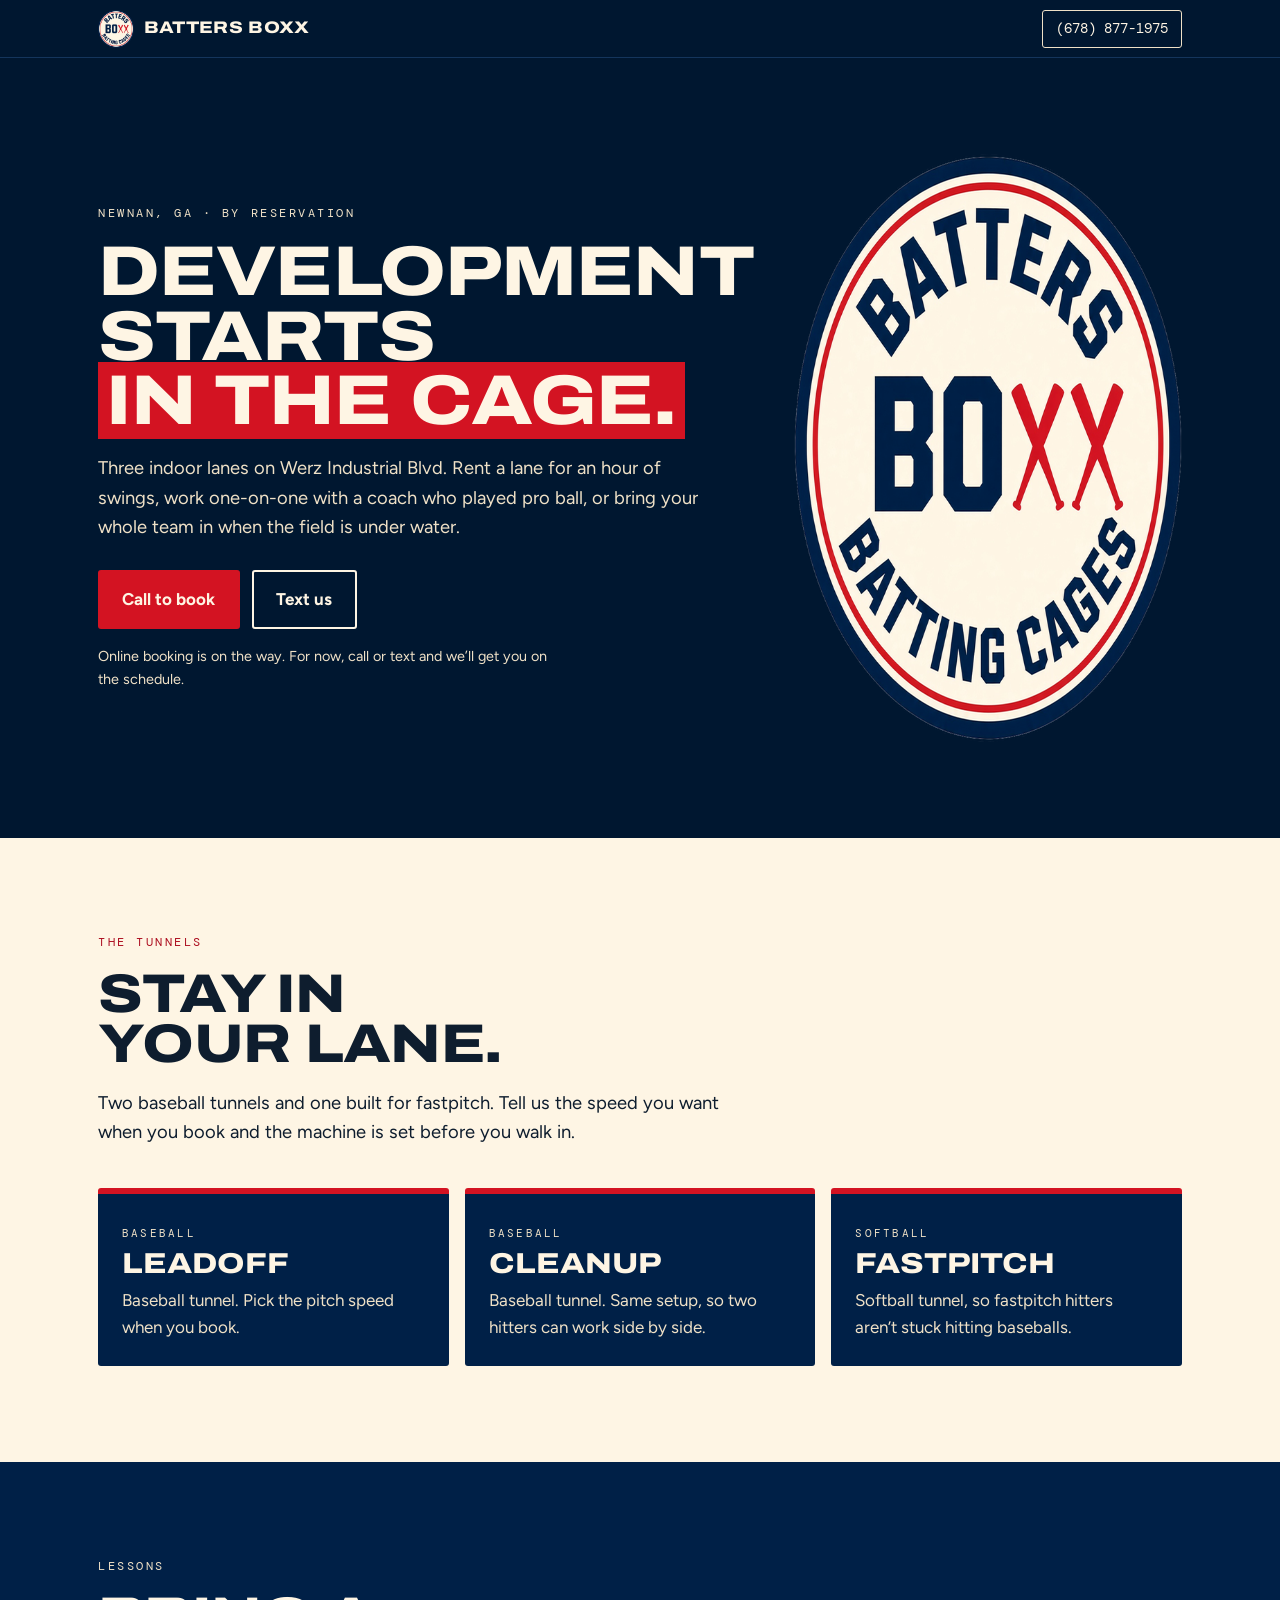
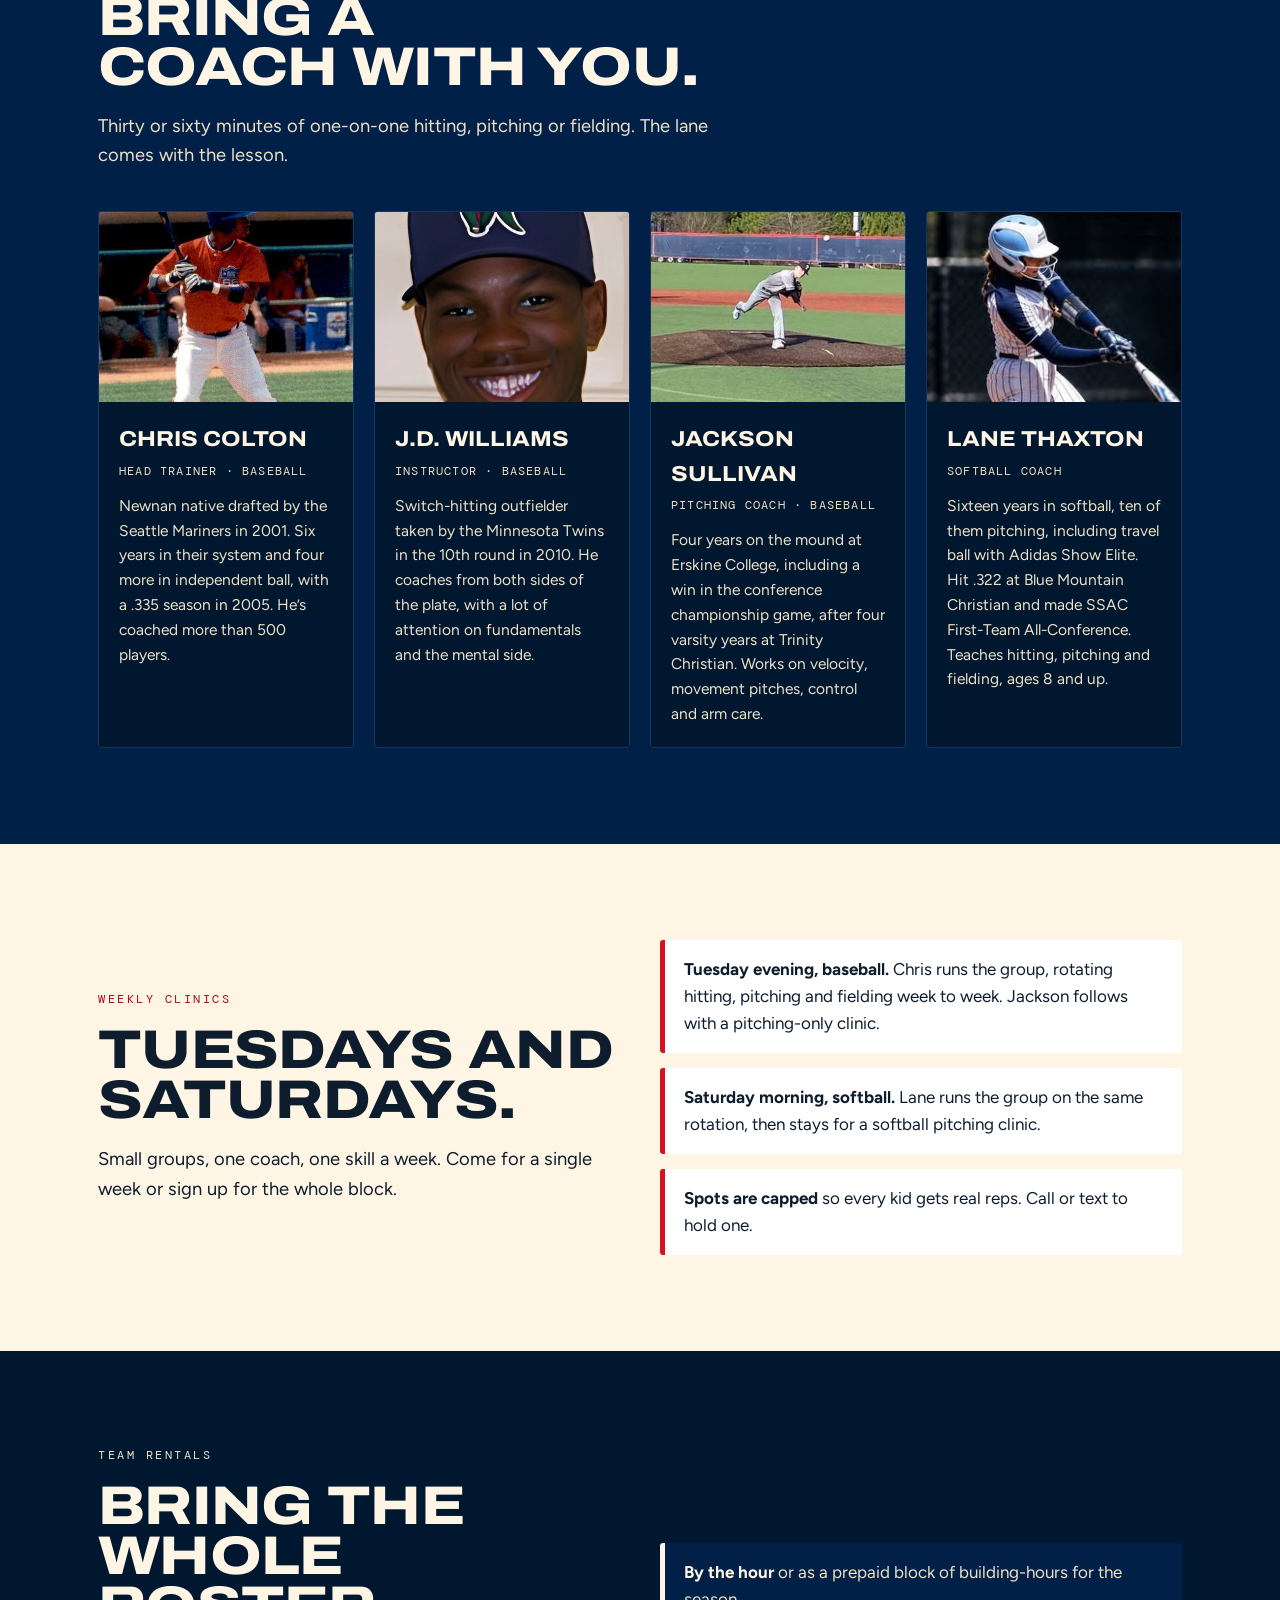
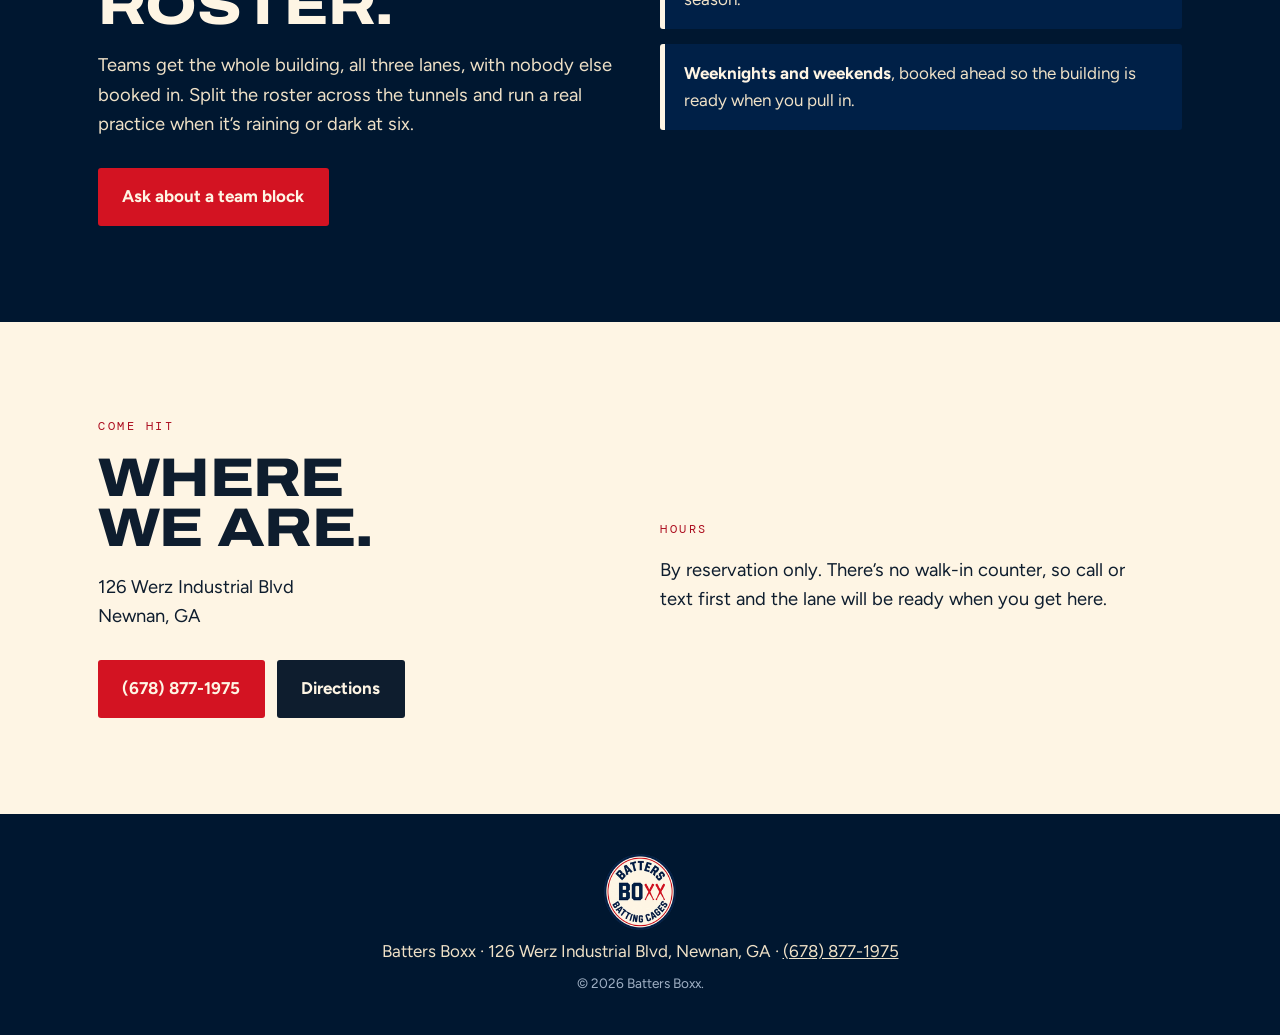
==== index.html @ e37e32b3 "Batters Boxx landing page for battersboxx.com Static one-pager: lanes, coaches, weekly clinics, team" ====
<!doctype html>
<html lang="en">
<head>
<meta charset="utf-8">
<meta name="viewport" content="width=device-width, initial-scale=1">
<title>Batters Boxx | Batting cages and lessons in Newnan, GA</title>
<meta name="description" content="Three indoor hitting lanes on Werz Industrial Blvd in Newnan. Rent a lane, take a lesson with a former pro, join a weekly clinic, or bring the whole team. By reservation: (678) 877-1975.">
<link rel="canonical" href="https://battersboxx.com/">
<meta property="og:type" content="website">
<meta property="og:title" content="Batters Boxx | Newnan batting cages">
<meta property="og:description" content="Three indoor lanes, lessons with former pros, weekly baseball and softball clinics. By reservation.">
<meta property="og:url" content="https://battersboxx.com/">
<meta property="og:image" content="https://battersboxx.com/img/badge.png">
<link rel="icon" href="/favicon.png">
<link rel="apple-touch-icon" href="/img/apple-touch-icon.png">
<link rel="preconnect" href="https://fonts.googleapis.com">
<link rel="preconnect" href="https://fonts.gstatic.com" crossorigin>
<link href="https://fonts.googleapis.com/css2?family=Archivo:wdth,wght@62.5..125,100..900&family=DM+Mono:wght@400;500&family=Figtree:wght@400..800&display=swap" rel="stylesheet">
<link rel="stylesheet" href="/style.css">
<script type="application/ld+json">
{
  "@context": "https://schema.org",
  "@type": "SportsActivityLocation",
  "name": "Batters Boxx",
  "url": "https://battersboxx.com/",
  "telephone": "+1-678-877-1975",
  "image": "https://battersboxx.com/img/badge.png",
  "address": {
    "@type": "PostalAddress",
    "streetAddress": "126 Werz Industrial Blvd",
    "addressLocality": "Newnan",
    "addressRegion": "GA",
    "addressCountry": "US"
  },
  "description": "Indoor batting cages, private baseball and softball lessons, weekly clinics and team rentals. By reservation only."
}
</script>
</head>
<body>
<a class="skip" href="#main">Skip to content</a>

<header class="nav">
  <div class="wrap nav__in">
    <a class="nav__logo" href="/"><img src="/img/badge-sm.png" alt="" width="36" height="38"><span>Batters Boxx</span></a>
    <a class="nav__call" href="tel:+16788771975">(678) 877-1975</a>
  </div>
</header>

<main id="main">

  <section class="band band--dark hero">
    <div class="wrap hero__grid">
      <div>
        <p class="eyebrow">Newnan, GA &middot; By reservation</p>
        <h1 class="display">Development starts<br><span class="mark">in the cage.</span></h1>
        <p class="lede">Three indoor lanes on Werz Industrial Blvd. Rent a lane for an hour of swings, work one-on-one with a coach who played pro ball, or bring your whole team in when the field is under water.</p>
        <div class="btnrow">
          <a class="btn btn-red" href="tel:+16788771975">Call to book</a>
          <a class="btn btn-outline" href="sms:+16788771975">Text us</a>
        </div>
        <p class="note">Online booking is on the way. For now, call or text and we&rsquo;ll get you on the schedule.</p>
      </div>
      <img class="hero__badge" src="/img/badge.png" alt="Batters Boxx Batting Cages" width="560" height="588" fetchpriority="high">
    </div>
  </section>

  <section class="band" id="lanes">
    <div class="wrap">
      <p class="eyebrow eyebrow--red">The tunnels</p>
      <h2 class="display">Stay in<br>your lane.</h2>
      <p class="lede">Two baseball tunnels and one built for fastpitch. Tell us the speed you want when you book and the machine is set before you walk in.</p>
      <div class="lanes">
        <article class="lane"><span class="lane__tag">Baseball</span><h3>Leadoff</h3><p>Baseball tunnel. Pick the pitch speed when you book.</p></article>
        <article class="lane"><span class="lane__tag">Baseball</span><h3>Cleanup</h3><p>Baseball tunnel. Same setup, so two hitters can work side by side.</p></article>
        <article class="lane"><span class="lane__tag">Softball</span><h3>Fastpitch</h3><p>Softball tunnel, so fastpitch hitters aren&rsquo;t stuck hitting baseballs.</p></article>
      </div>
    </div>
  </section>

  <section class="band band--navy" id="coaches">
    <div class="wrap">
      <p class="eyebrow">Lessons</p>
      <h2 class="display">Bring a<br>coach with you.</h2>
      <p class="lede">Thirty or sixty minutes of one-on-one hitting, pitching or fielding. The lane comes with the lesson.</p>
      <div class="coaches">
        <article class="coach">
          <img src="/img/chris-colton.jpg" alt="Chris Colton" loading="lazy">
          <div class="coach__body">
            <h3>Chris Colton</h3>
            <p class="coach__role">Head Trainer &middot; Baseball</p>
            <p>Newnan native drafted by the Seattle Mariners in 2001. Six years in their system and four more in independent ball, with a .335 season in 2005. He&rsquo;s coached more than 500 players.</p>
          </div>
        </article>
        <article class="coach">
          <img src="/img/jd-williams.jpg" alt="J.D. Williams" loading="lazy">
          <div class="coach__body">
            <h3>J.D. Williams</h3>
            <p class="coach__role">Instructor &middot; Baseball</p>
            <p>Switch-hitting outfielder taken by the Minnesota Twins in the 10th round in 2010. He coaches from both sides of the plate, with a lot of attention on fundamentals and the mental side.</p>
          </div>
        </article>
        <article class="coach">
          <img src="/img/jackson-sullivan.jpg" alt="Jackson Sullivan" loading="lazy">
          <div class="coach__body">
            <h3>Jackson Sullivan</h3>
            <p class="coach__role">Pitching Coach &middot; Baseball</p>
            <p>Four years on the mound at Erskine College, including a win in the conference championship game, after four varsity years at Trinity Christian. Works on velocity, movement pitches, control and arm care.</p>
          </div>
        </article>
        <article class="coach">
          <img src="/img/lane-thaxton.jpg" alt="Lane Thaxton" loading="lazy">
          <div class="coach__body">
            <h3>Lane Thaxton</h3>
            <p class="coach__role">Softball Coach</p>
            <p>Sixteen years in softball, ten of them pitching, including travel ball with Adidas Show Elite. Hit .322 at Blue Mountain Christian and made SSAC First-Team All-Conference. Teaches hitting, pitching and fielding, ages 8 and up.</p>
          </div>
        </article>
      </div>
    </div>
  </section>

  <section class="band" id="clinics">
    <div class="wrap split">
      <div>
        <p class="eyebrow eyebrow--red">Weekly clinics</p>
        <h2 class="display">Tuesdays and<br>Saturdays.</h2>
        <p class="lede">Small groups, one coach, one skill a week. Come for a single week or sign up for the whole block.</p>
      </div>
      <ul class="facts">
        <li><strong>Tuesday evening, baseball.</strong> Chris runs the group, rotating hitting, pitching and fielding week to week. Jackson follows with a pitching-only clinic.</li>
        <li><strong>Saturday morning, softball.</strong> Lane runs the group on the same rotation, then stays for a softball pitching clinic.</li>
        <li><strong>Spots are capped</strong> so every kid gets real reps. Call or text to hold one.</li>
      </ul>
    </div>
  </section>

  <section class="band band--dark" id="teams">
    <div class="wrap split">
      <div>
        <p class="eyebrow">Team rentals</p>
        <h2 class="display">Bring the<br>whole roster.</h2>
        <p class="lede">Teams get the whole building, all three lanes, with nobody else booked in. Split the roster across the tunnels and run a real practice when it&rsquo;s raining or dark at six.</p>
        <div class="btnrow"><a class="btn btn-red" href="tel:+16788771975">Ask about a team block</a></div>
      </div>
      <ul class="facts facts--dark">
        <li><strong>By the hour</strong> or as a prepaid block of building-hours for the season.</li>
        <li><strong>Weeknights and weekends</strong>, booked ahead so the building is ready when you pull in.</li>
      </ul>
    </div>
  </section>

  <section class="band" id="visit">
    <div class="wrap split">
      <div>
        <p class="eyebrow eyebrow--red">Come hit</p>
        <h2 class="display">Where<br>we are.</h2>
        <p class="lede">126 Werz Industrial Blvd<br>Newnan, GA</p>
        <div class="btnrow">
          <a class="btn btn-red" href="tel:+16788771975">(678) 877-1975</a>
          <a class="btn btn-ink" href="https://www.google.com/maps/search/?api=1&amp;query=126+Werz+Industrial+Blvd+Newnan+GA" rel="noopener">Directions</a>
        </div>
      </div>
      <div>
        <p class="eyebrow eyebrow--red">Hours</p>
        <p class="hours">By reservation only. There&rsquo;s no walk-in counter, so call or text first and the lane will be ready when you get here.</p>
      </div>
    </div>
  </section>

</main>

<footer class="foot">
  <div class="wrap foot__in">
    <img src="/img/badge-sm.png" alt="Batters Boxx" width="72" height="76" loading="lazy">
    <p>Batters Boxx &middot; 126 Werz Industrial Blvd, Newnan, GA &middot; <a href="tel:+16788771975">(678) 877-1975</a></p>
    <p class="foot__small">&copy; <span id="yr">2026</span> Batters Boxx.</p>
  </div>
</footer>
<script>document.getElementById('yr').textContent = new Date().getFullYear();</script>
</body>
</html>
---- style.css ----
/* Batters Boxx landing page. Palette is the logo's: navy #002047, red #D31322,
   cream #FEF5E4. Red fails contrast on navy, so dark bands accent with cream
   and red is used only as a solid fill carrying cream text. */

:root {
  --navy-deep: #001730;
  --navy: #002047;
  --navy-line: #14355C;
  --cream: #FEF5E4;
  --cream-2: #EFE1C7;
  --red: #D31322;
  --red-deep: #AC0D1F;
  --net: #5E6C7E;
  --ink: #0E1D2E;
  --display: 'Archivo', 'Arial Black', 'Helvetica Neue', sans-serif;
  --body: 'Figtree', system-ui, -apple-system, 'Segoe UI', sans-serif;
  --mono: 'DM Mono', ui-monospace, Menlo, monospace;
  --gut: clamp(1.25rem, 4vw, 3rem);
}

*, *::before, *::after { box-sizing: border-box; }
html { -webkit-text-size-adjust: 100%; scroll-behavior: smooth; }
body { margin: 0; background: var(--cream); color: var(--ink); font: 17px/1.6 var(--body); }
img { max-width: 100%; display: block; }
a { color: inherit; }
:focus-visible { outline: 3px solid var(--red); outline-offset: 3px; }
.band--dark :focus-visible, .band--navy :focus-visible, .nav :focus-visible { outline-color: var(--cream); }

.wrap { max-width: 1180px; margin-inline: auto; padding-inline: var(--gut); }
.skip { position: absolute; left: -9999px; top: 0; z-index: 9; background: var(--red); color: var(--cream); padding: .75rem 1rem; font-weight: 700; }
.skip:focus { left: 0; }

/* nav */
.nav { background: var(--navy-deep); color: var(--cream); position: sticky; top: 0; z-index: 5; border-bottom: 1px solid var(--navy-line); }
.nav__in { display: flex; align-items: center; justify-content: space-between; gap: 1rem; padding-block: .6rem; }
.nav__logo { display: flex; align-items: center; gap: .6rem; text-decoration: none; font-family: var(--display); font-variation-settings: 'wdth' 118, 'wght' 800; text-transform: uppercase; letter-spacing: .02em; font-size: 1.05rem; }
.nav__call { font-family: var(--mono); font-size: .9rem; text-decoration: none; border: 1px solid var(--cream-2); padding: .4rem .8rem; border-radius: 3px; white-space: nowrap; }
.nav__call:hover { background: var(--cream); color: var(--navy-deep); }

/* type */
.display { font-family: var(--display); font-variation-settings: 'wdth' 118, 'wght' 800; text-transform: uppercase; line-height: .92; letter-spacing: -.012em; margin: 0; }
h1.display { font-size: clamp(1.6rem, 8.2vw, 4.4rem); }
h2.display { font-size: clamp(2rem, 5vw, 3.4rem); }
.mark { color: var(--red); }
.band--dark .mark { color: var(--cream); background: var(--red); padding: 0 .12em; box-decoration-break: clone; -webkit-box-decoration-break: clone; }
.eyebrow { font-family: var(--mono); font-size: .72rem; letter-spacing: .22em; text-transform: uppercase; margin: 0 0 1rem; color: var(--cream-2); }
.eyebrow--red { color: var(--red-deep); }
.lede { font-size: 1.15rem; max-width: 52ch; margin: 1.25rem 0 0; }
.band--dark .lede, .band--navy .lede { color: var(--cream-2); }
.note { font-size: .9rem; color: var(--cream-2); margin: 1rem 0 0; max-width: 50ch; }

/* bands */
.band { padding-block: clamp(3.5rem, 8vw, 6rem); }
.band--dark { background: var(--navy-deep); color: var(--cream); }
.band--navy { background: var(--navy); color: var(--cream); }

/* buttons */
.btnrow { display: flex; flex-wrap: wrap; gap: .75rem; margin-top: 1.75rem; }
.btn { display: inline-block; text-decoration: none; font-weight: 700; padding: .85rem 1.4rem; border-radius: 3px; border: 2px solid transparent; transition: transform .15s, background .15s; }
.btn:hover { transform: translateY(-2px); }
.btn-red { background: var(--red); color: var(--cream); }
.btn-red:hover { background: var(--red-deep); }
.btn-outline { border-color: var(--cream); color: var(--cream); }
.btn-outline:hover { background: var(--cream); color: var(--navy-deep); }
.btn-ink { background: var(--ink); color: var(--cream); }

/* hero */
.hero__grid { display: grid; gap: 2.5rem; align-items: center; }
.hero__badge { width: min(100%, 380px); justify-self: center; }
@media (min-width: 860px) {
  .hero__grid { grid-template-columns: 1.4fr 1fr; }
  .hero__badge { width: 100%; max-width: 420px; }
}

/* lanes */
.lanes { display: grid; gap: 1rem; margin-top: 2.5rem; grid-template-columns: repeat(auto-fit, minmax(230px, 1fr)); }
.lane { background: var(--navy); color: var(--cream); padding: 1.5rem; border-radius: 3px; border-top: 6px solid var(--red); }
.lane h3 { font-family: var(--display); font-variation-settings: 'wdth' 118, 'wght' 800; text-transform: uppercase; font-size: 1.8rem; margin: .35rem 0 .5rem; line-height: 1; }
.lane p { margin: 0; color: var(--cream-2); }
.lane__tag { font-family: var(--mono); font-size: .7rem; letter-spacing: .2em; text-transform: uppercase; color: var(--cream-2); }

/* coaches */
.coaches { display: grid; gap: 1.25rem; margin-top: 2.5rem; grid-template-columns: repeat(auto-fit, minmax(250px, 1fr)); }
.coach { background: var(--navy-deep); border: 1px solid var(--navy-line); border-radius: 3px; overflow: hidden; display: flex; flex-direction: column; }
.coach img { width: 100%; aspect-ratio: 4 / 3; object-fit: cover; object-position: center 25%; }
.coach__body { padding: 1.25rem; }
.coach h3 { font-family: var(--display); font-variation-settings: 'wdth' 112, 'wght' 750; text-transform: uppercase; margin: 0; font-size: 1.35rem; }
.coach__role { font-family: var(--mono); font-size: .75rem; letter-spacing: .1em; text-transform: uppercase; color: var(--cream-2); margin: .3rem 0 .8rem; }
.coach p:last-child { margin: 0; color: var(--cream-2); font-size: .97rem; }

/* split sections */
.split { display: grid; gap: 2.5rem; }
@media (min-width: 860px) { .split { grid-template-columns: 1fr 1fr; align-items: center; } }
.facts { list-style: none; margin: 0; padding: 0; display: grid; gap: .9rem; }
.facts li { padding: 1rem 1.2rem; background: #fff; border-left: 5px solid var(--red); border-radius: 3px; }
.facts--dark li { background: var(--navy); color: var(--cream-2); border-left-color: var(--cream); }
.facts--dark strong { color: var(--cream); }
.hours { font-size: 1.15rem; margin: 0; max-width: 40ch; }

/* footer */
.foot { background: var(--navy-deep); color: var(--cream-2); padding-block: 2.5rem; text-align: center; }
.foot__in { display: grid; justify-items: center; gap: .5rem; }
.foot p { margin: 0; }
.foot__small { font-size: .85rem; color: #9FB0C4; }
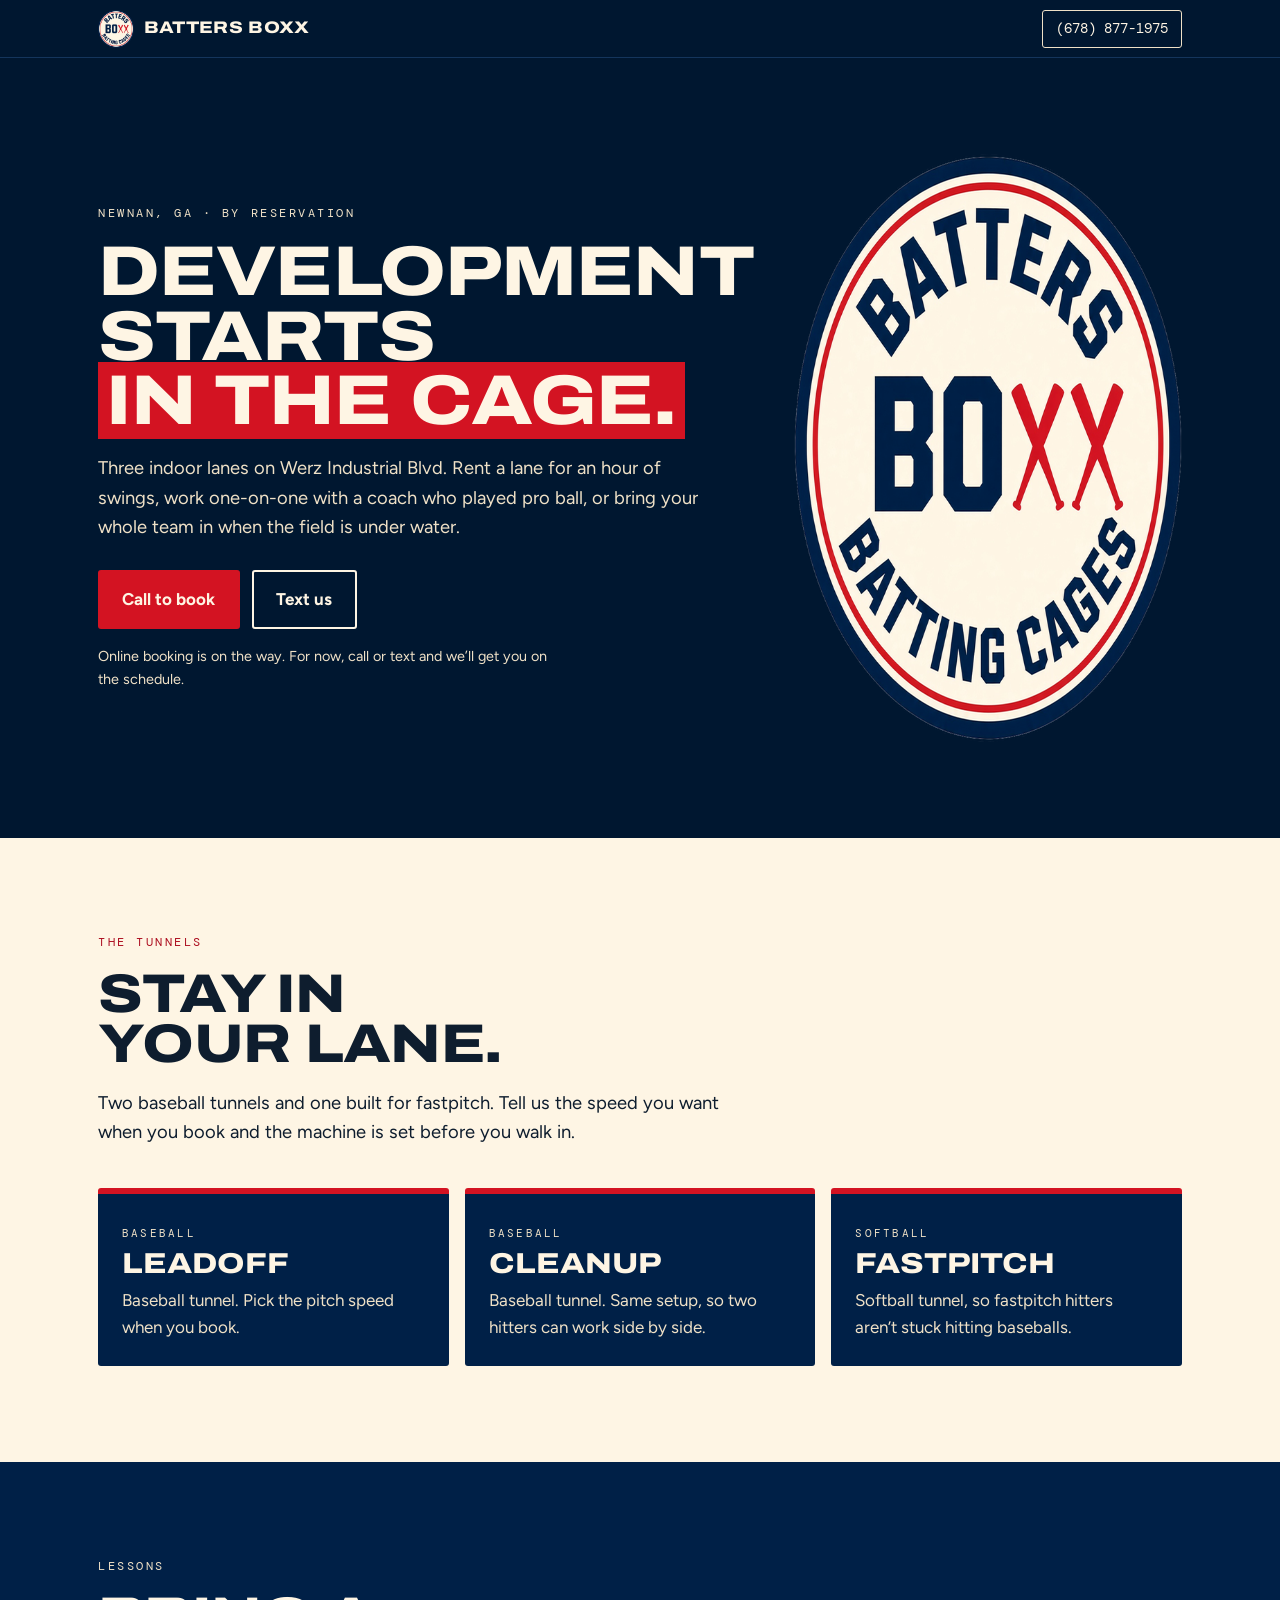
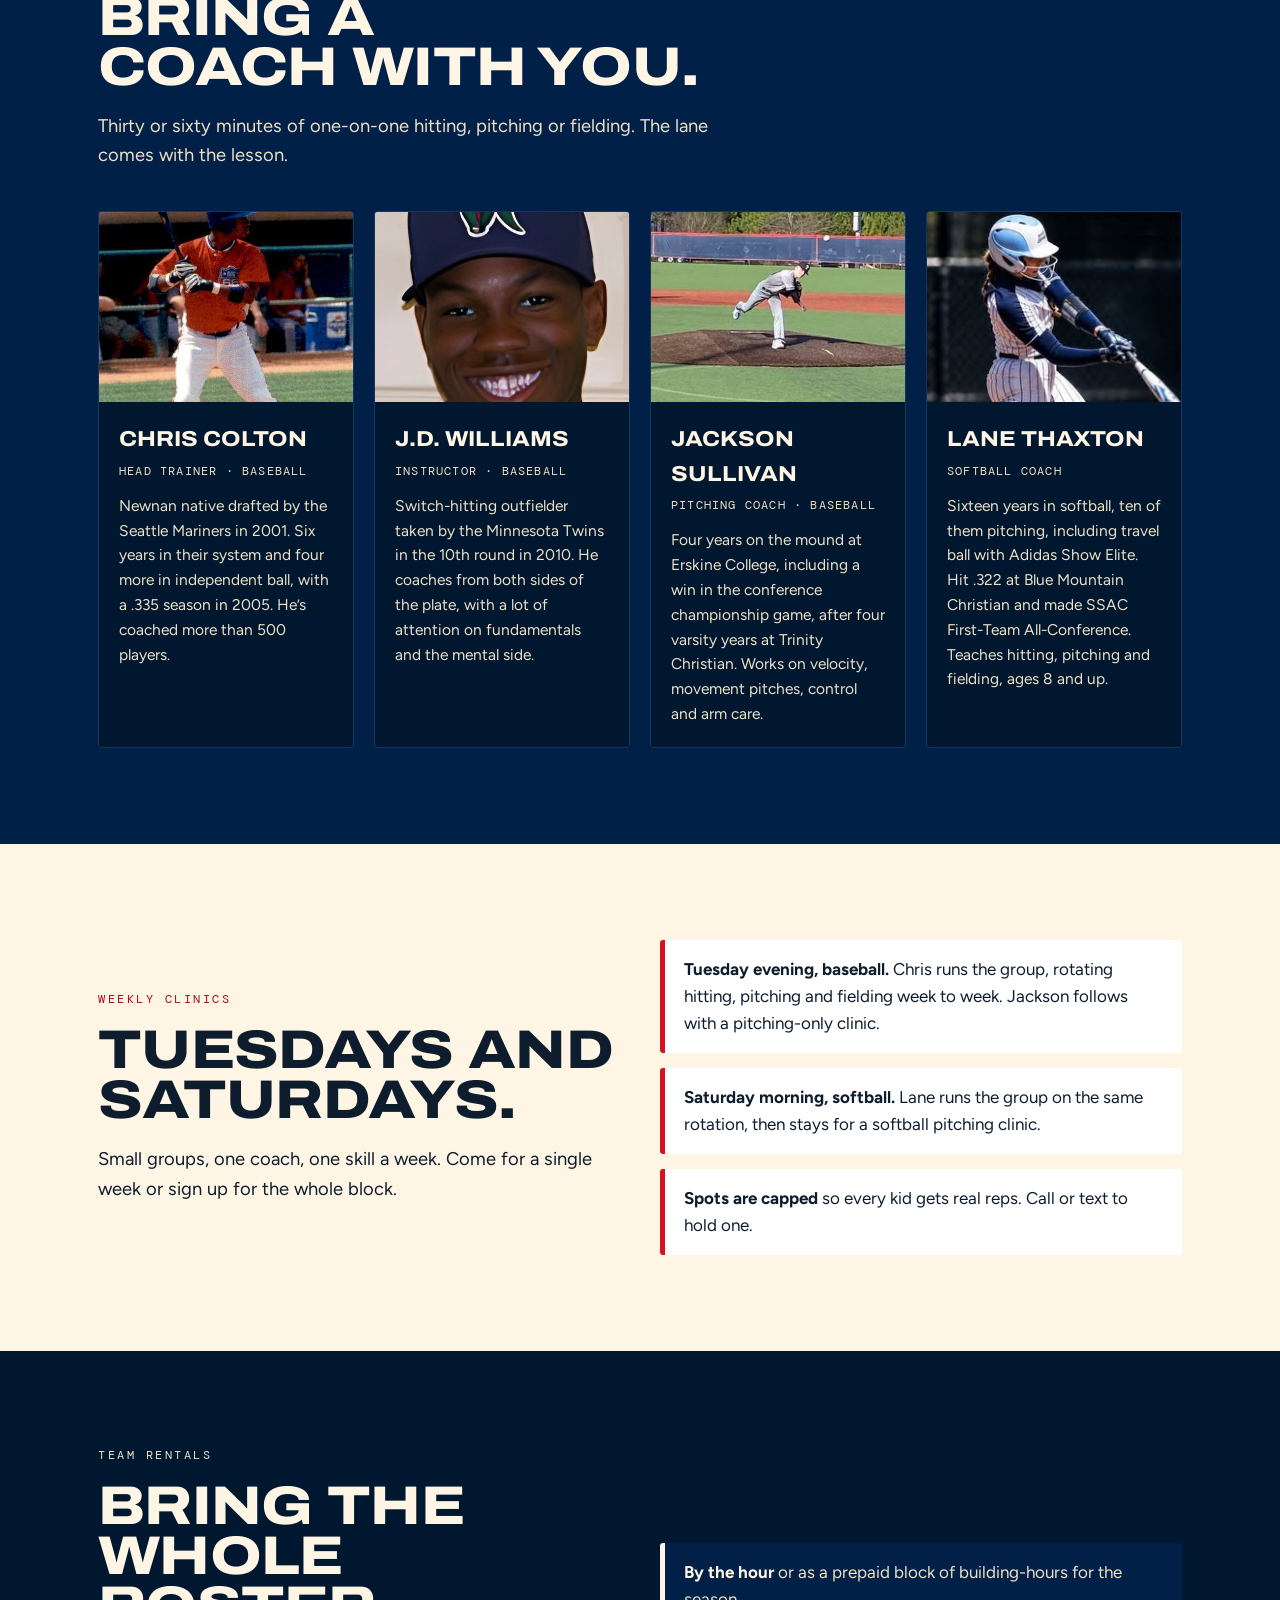
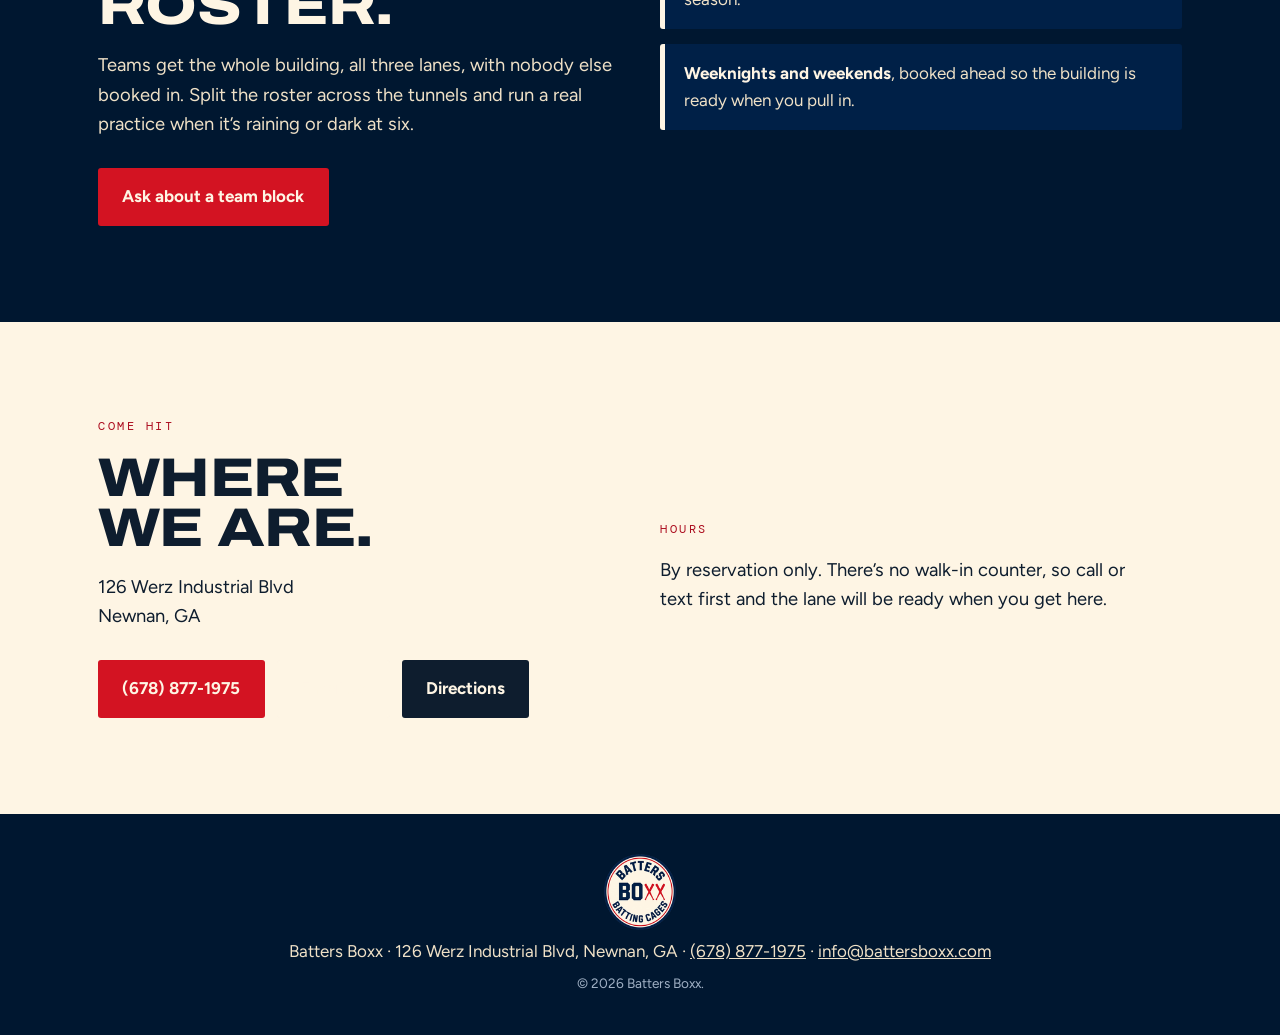
==== commit 27243d86: "Add info@battersboxx.com contact" ====
--- a/index.html
+++ b/index.html
@@ -157,6 +157,7 @@
         <p class="lede">126 Werz Industrial Blvd<br>Newnan, GA</p>
         <div class="btnrow">
           <a class="btn btn-red" href="tel:+16788771975">(678) 877-1975</a>
+          <a class="btn btn-outline" href="mailto:info@battersboxx.com">Email us</a>
           <a class="btn btn-ink" href="https://www.google.com/maps/search/?api=1&amp;query=126+Werz+Industrial+Blvd+Newnan+GA" rel="noopener">Directions</a>
         </div>
       </div>
@@ -172,7 +173,7 @@
 <footer class="foot">
   <div class="wrap foot__in">
     <img src="/img/badge-sm.png" alt="Batters Boxx" width="72" height="76" loading="lazy">
-    <p>Batters Boxx &middot; 126 Werz Industrial Blvd, Newnan, GA &middot; <a href="tel:+16788771975">(678) 877-1975</a></p>
+    <p>Batters Boxx &middot; 126 Werz Industrial Blvd, Newnan, GA &middot; <a href="tel:+16788771975">(678) 877-1975</a> &middot; <a href="mailto:info@battersboxx.com">info@battersboxx.com</a></p>
     <p class="foot__small">&copy; <span id="yr">2026</span> Batters Boxx.</p>
   </div>
 </footer>
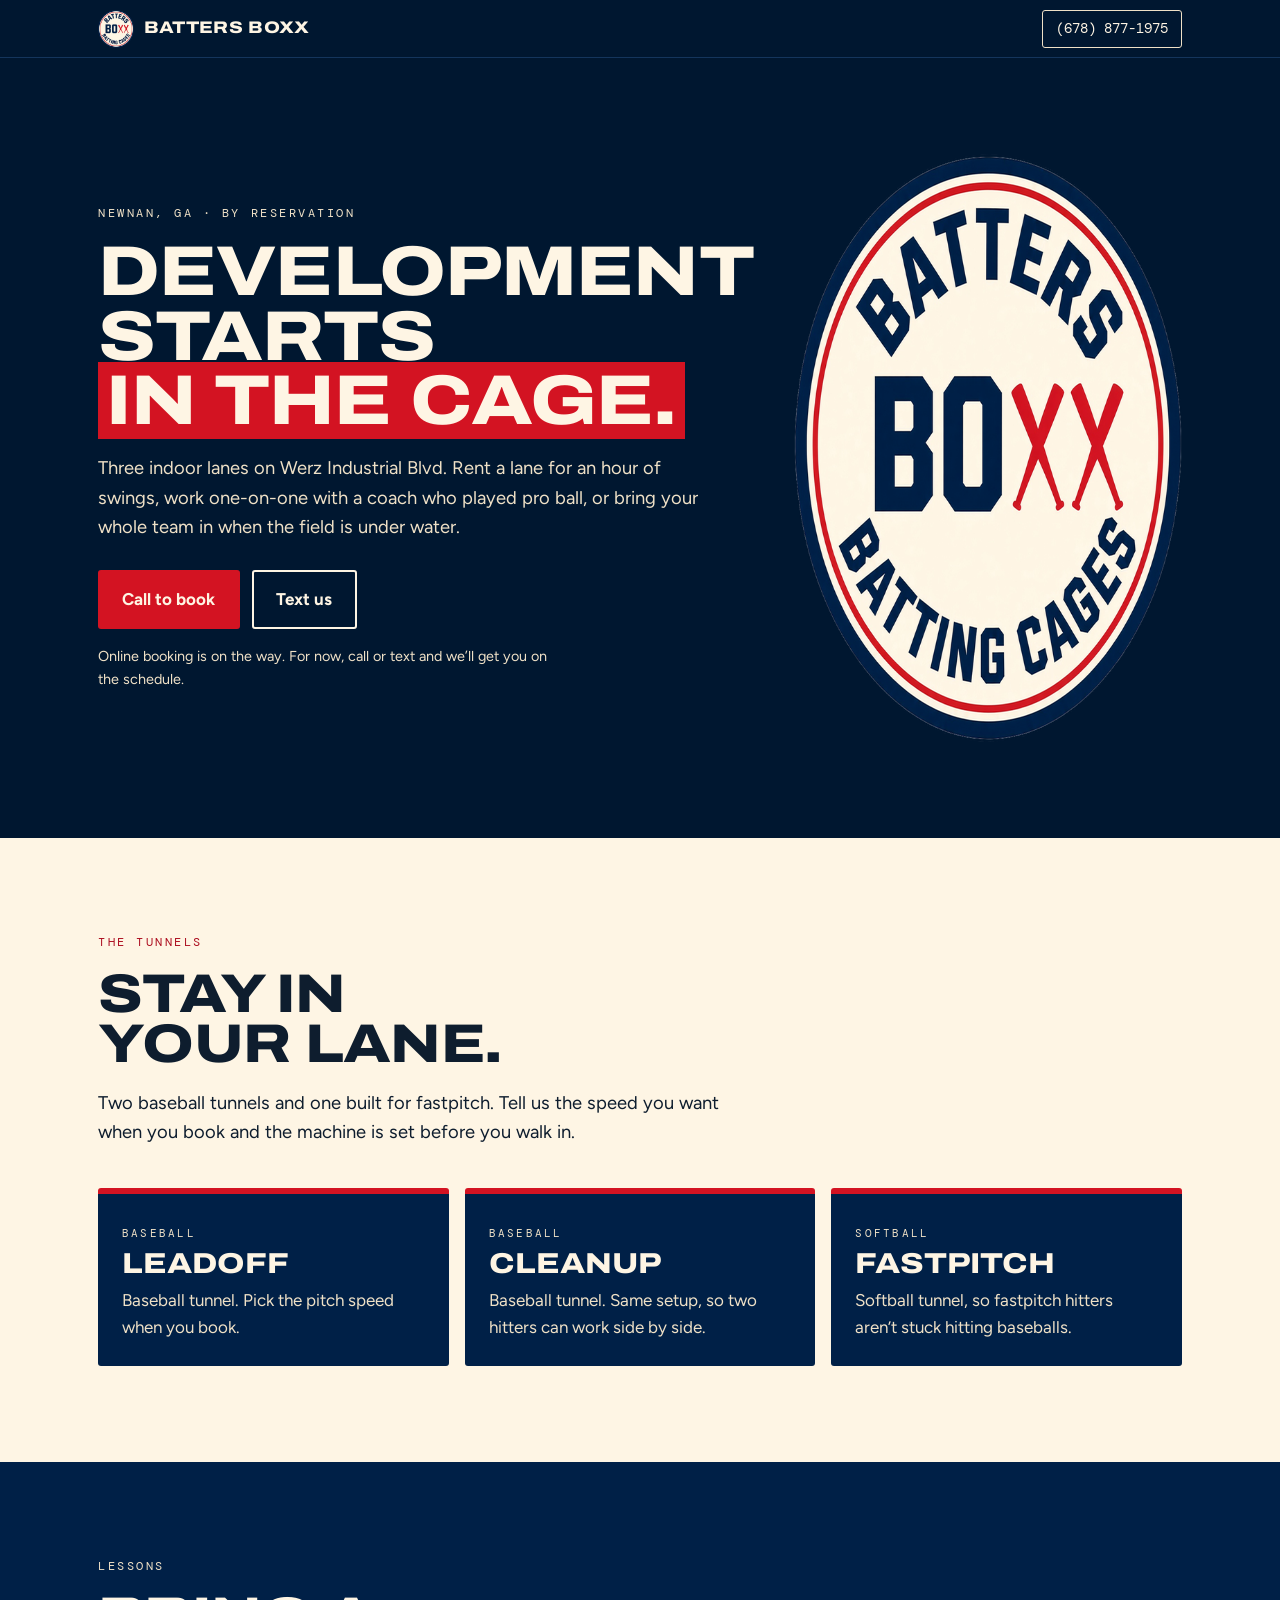
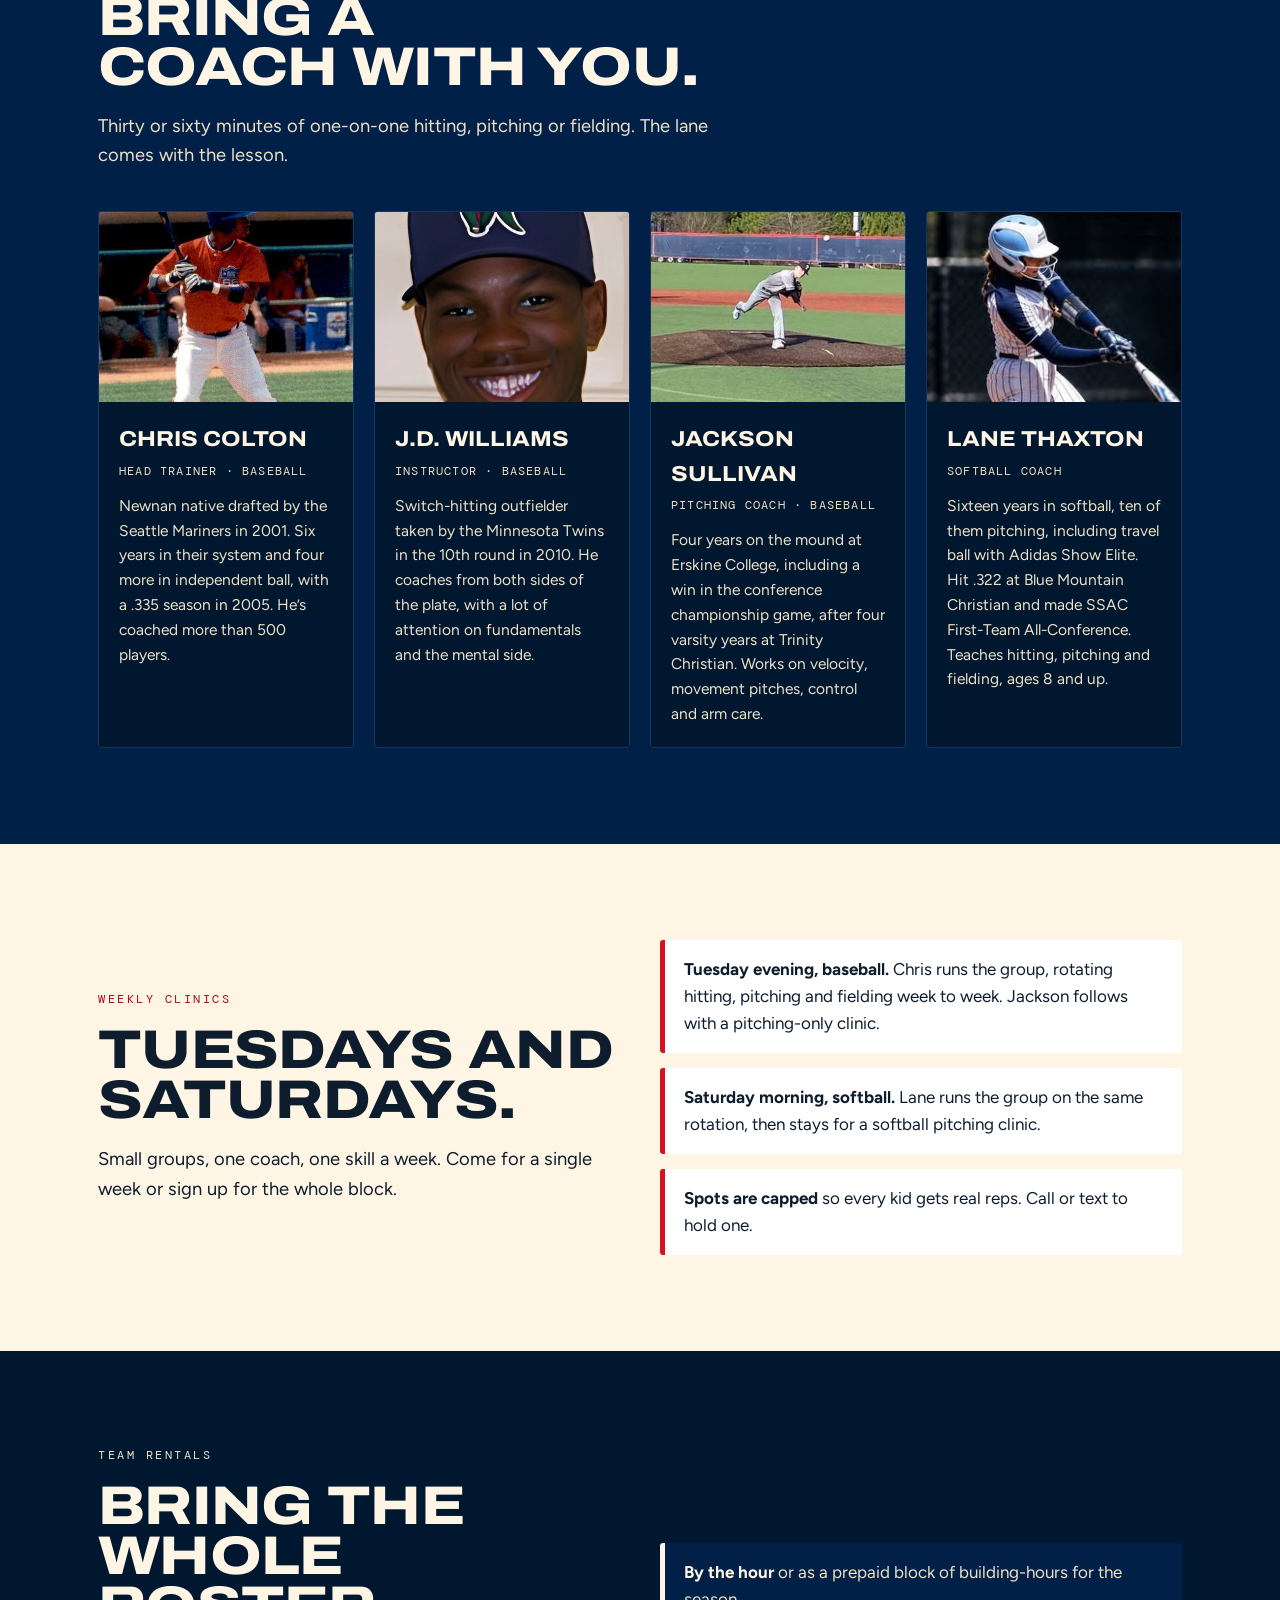
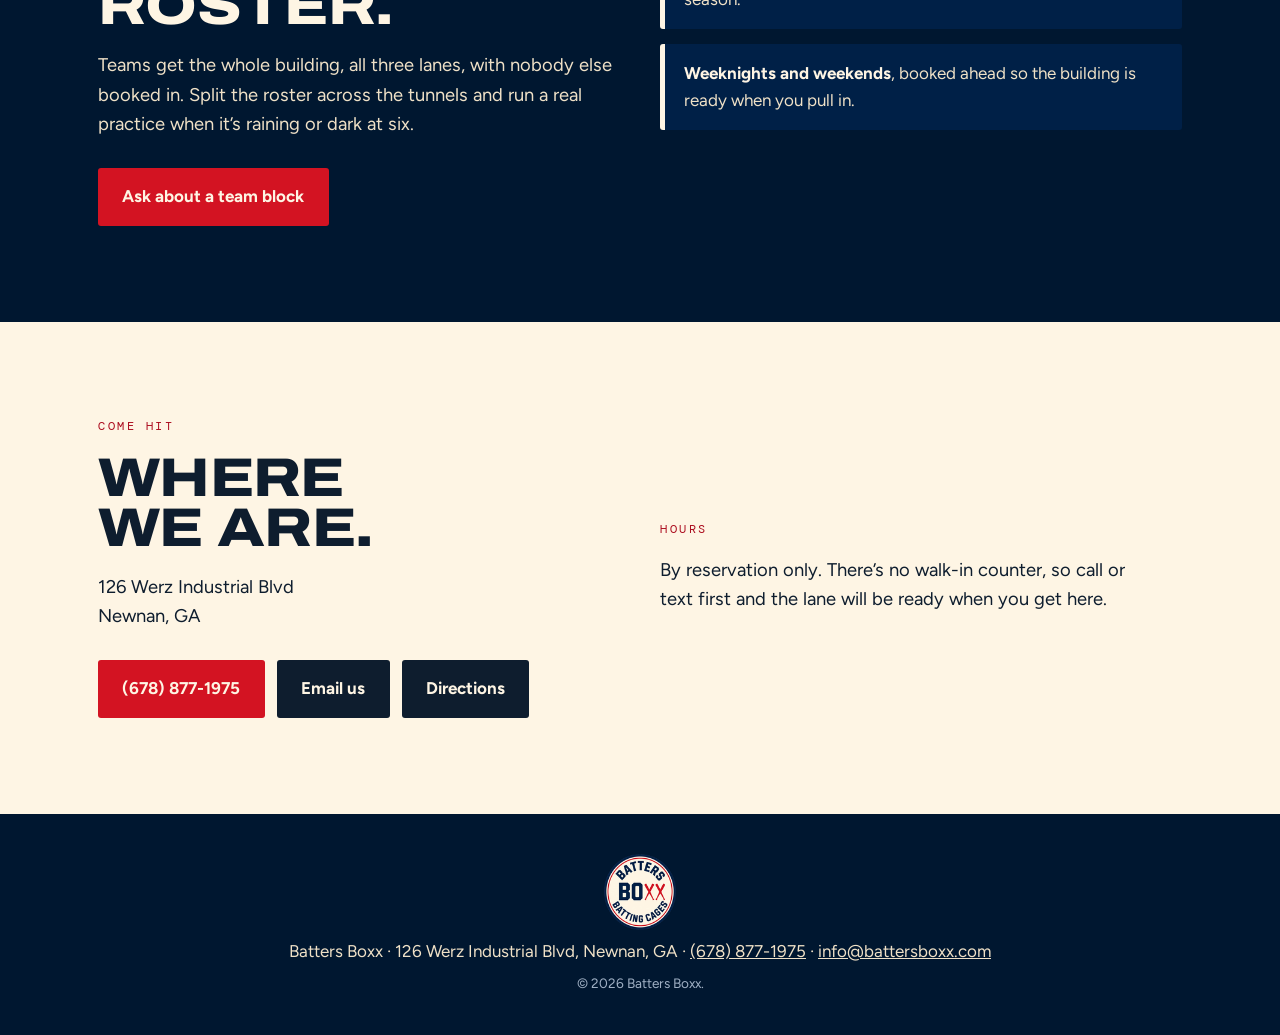
==== commit b1aea660: "Email button: dark style on cream band" ====
--- a/index.html
+++ b/index.html
@@ -157,7 +157,7 @@
         <p class="lede">126 Werz Industrial Blvd<br>Newnan, GA</p>
         <div class="btnrow">
           <a class="btn btn-red" href="tel:+16788771975">(678) 877-1975</a>
-          <a class="btn btn-outline" href="mailto:info@battersboxx.com">Email us</a>
+          <a class="btn btn-ink" href="mailto:info@battersboxx.com">Email us</a>
           <a class="btn btn-ink" href="https://www.google.com/maps/search/?api=1&amp;query=126+Werz+Industrial+Blvd+Newnan+GA" rel="noopener">Directions</a>
         </div>
       </div>
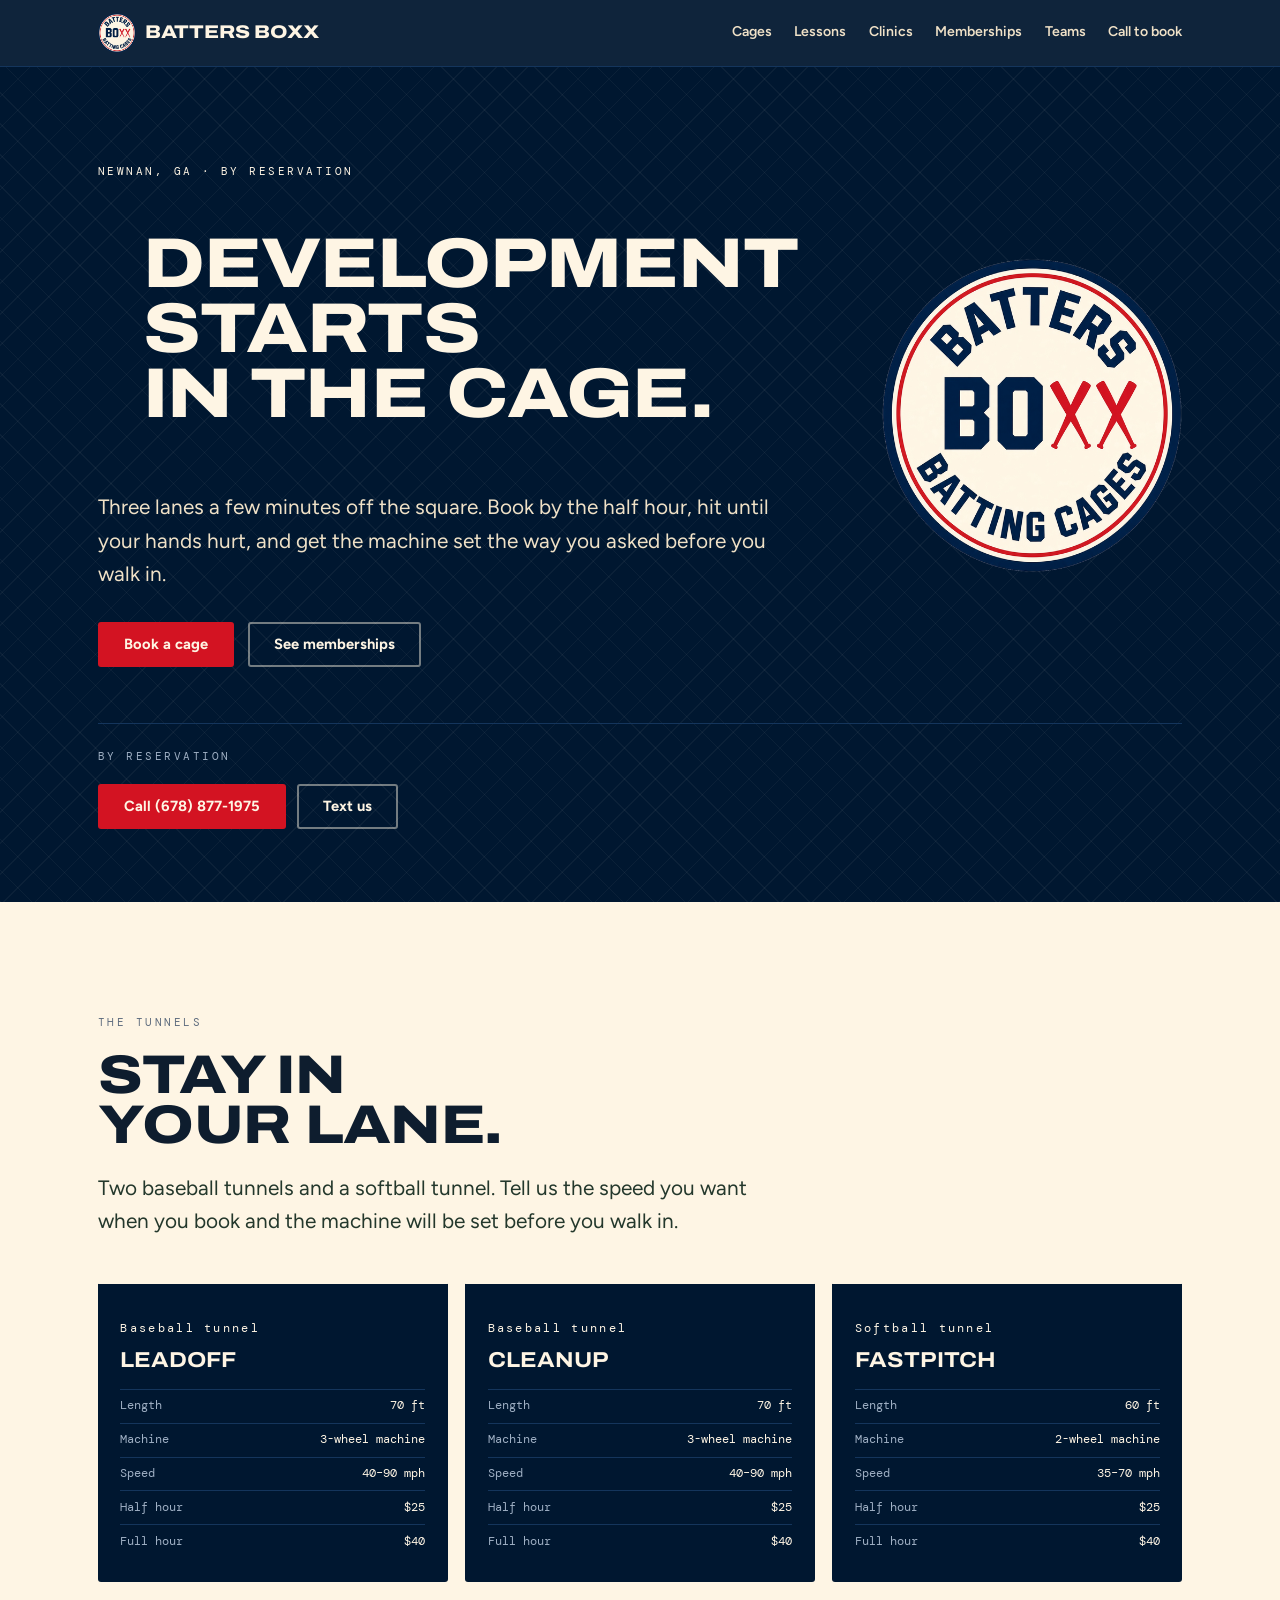
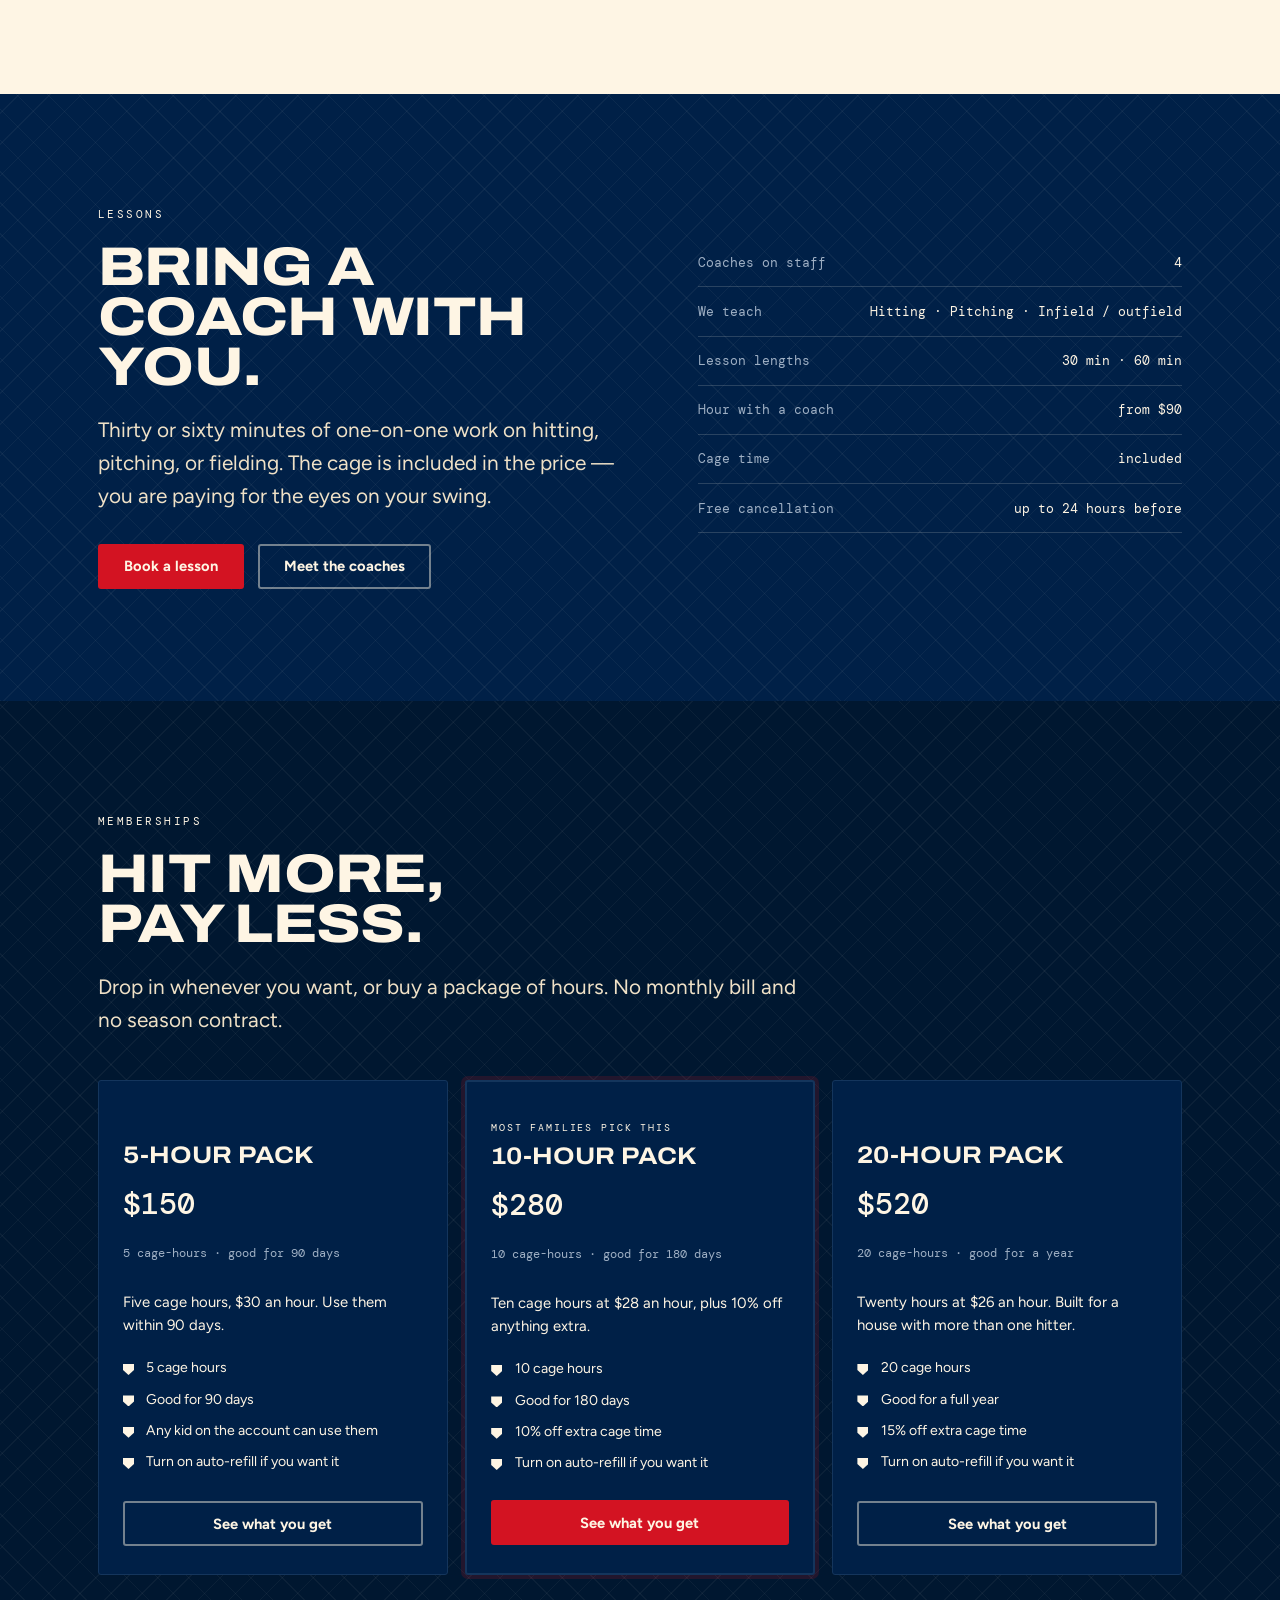
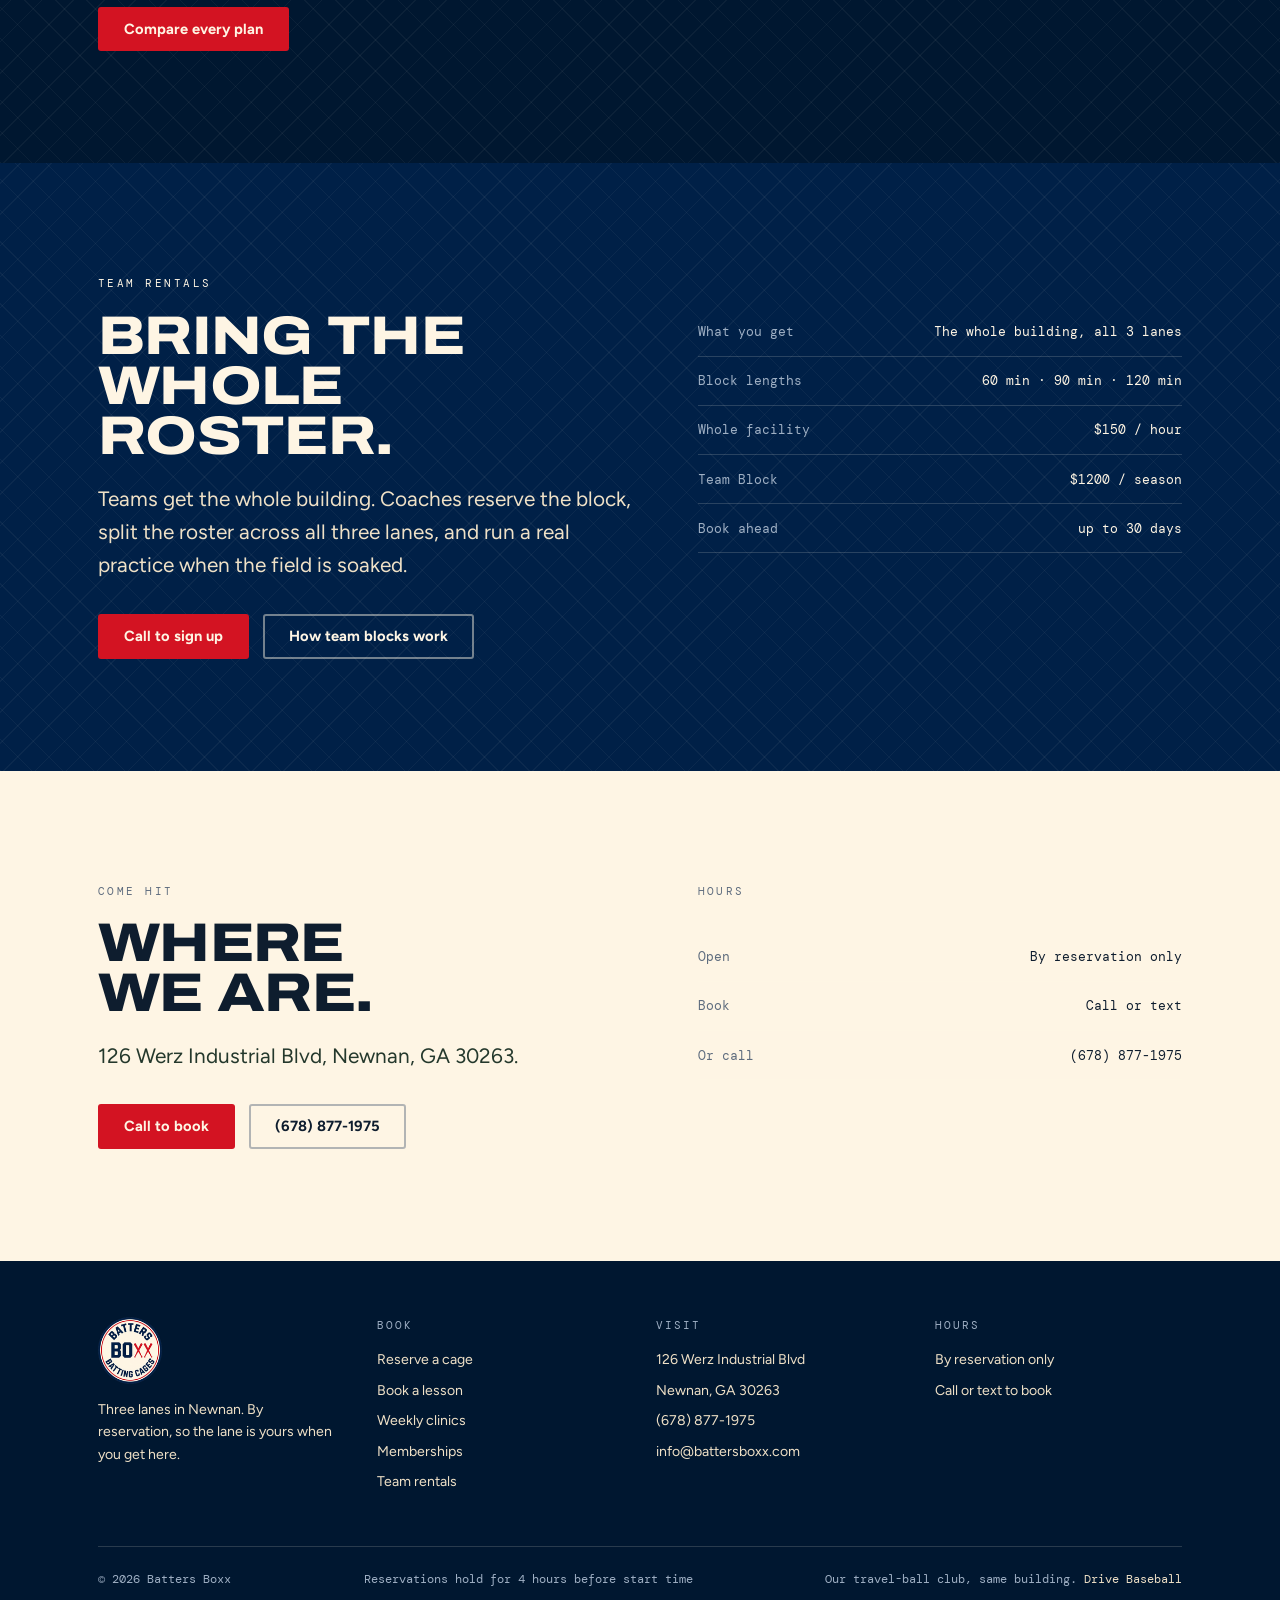
==== commit bd56df3a: "Mirror the booking app's public pages onto battersboxx.com Static snapshot of home, lessons, clinics" ====
--- a/index.html
+++ b/index.html
@@ -1,182 +1,175 @@
 <!doctype html>
-<html lang="en">
-<head>
+<html lang="en"><head>
 <meta charset="utf-8">
 <meta name="viewport" content="width=device-width, initial-scale=1">
-<title>Batters Boxx | Batting cages and lessons in Newnan, GA</title>
-<meta name="description" content="Three indoor hitting lanes on Werz Industrial Blvd in Newnan. Rent a lane, take a lesson with a former pro, join a weekly clinic, or bring the whole team. By reservation: (678) 877-1975.">
-<link rel="canonical" href="https://battersboxx.com/">
-<meta property="og:type" content="website">
-<meta property="og:title" content="Batters Boxx | Newnan batting cages">
-<meta property="og:description" content="Three indoor lanes, lessons with former pros, weekly baseball and softball clinics. By reservation.">
-<meta property="og:url" content="https://battersboxx.com/">
-<meta property="og:image" content="https://battersboxx.com/img/badge.png">
+<link rel="preconnect" href="https://fonts.googleapis.com">
+<link rel="preconnect" href="https://fonts.gstatic.com" crossorigin="">
+<link href="https://fonts.googleapis.com/css2?family=Archivo:wdth,wght@62.5..125,100..900&amp;family=DM+Mono:wght@300;400;500&amp;family=Figtree:wght@300..900&amp;display=swap" rel="stylesheet">
+<link rel="stylesheet" href="/css/style.css">
 <link rel="icon" href="/favicon.png">
 <link rel="apple-touch-icon" href="/img/apple-touch-icon.png">
-<link rel="preconnect" href="https://fonts.googleapis.com">
-<link rel="preconnect" href="https://fonts.gstatic.com" crossorigin>
-<link href="https://fonts.googleapis.com/css2?family=Archivo:wdth,wght@62.5..125,100..900&family=DM+Mono:wght@400;500&family=Figtree:wght@400..800&display=swap" rel="stylesheet">
-<link rel="stylesheet" href="/style.css">
-<script type="application/ld+json">
-{
-  "@context": "https://schema.org",
-  "@type": "SportsActivityLocation",
-  "name": "Batters Boxx",
-  "url": "https://battersboxx.com/",
-  "telephone": "+1-678-877-1975",
-  "image": "https://battersboxx.com/img/badge.png",
-  "address": {
-    "@type": "PostalAddress",
-    "streetAddress": "126 Werz Industrial Blvd",
-    "addressLocality": "Newnan",
-    "addressRegion": "GA",
-    "addressCountry": "US"
-  },
-  "description": "Indoor batting cages, private baseball and softball lessons, weekly clinics and team rentals. By reservation only."
-}
-</script>
+<title>Batters Boxx — batting cages in Newnan, GA</title>
+<meta name="description" content="Three batting lanes in Newnan, by reservation. Book by the half hour, buy an hour package, or rent the whole building for your team.">
 </head>
 <body>
 <a class="skip" href="#main">Skip to content</a>
-
 <header class="nav">
   <div class="wrap nav__in">
-    <a class="nav__logo" href="/"><img src="/img/badge-sm.png" alt="" width="36" height="38"><span>Batters Boxx</span></a>
-    <a class="nav__call" href="tel:+16788771975">(678) 877-1975</a>
+    <a class="nav__logo" href="/"><img class="nav__badge" src="/img/badge.png" alt="" width="38" height="40" decoding="async"><span>Batters Boxx</span></a>
+    <button class="nav__toggle" type="button" aria-expanded="false" aria-controls="navlinks">Menu</button>
+    <nav class="nav__links" id="navlinks" aria-label="Main">
+      <a href="/#cages">Cages</a>
+      <a href="/lessons">Lessons</a>
+      <a href="/clinics">Clinics</a>
+      <a href="/memberships">Memberships</a>
+      <a href="/teams">Teams</a>
+      <a href="tel:6788771975">Call to book</a>
+      <span data-auth-slot="" style="display:contents"></span>
+    </nav>
   </div>
 </header>
-
 <main id="main">
 
   <section class="band band--dark hero">
-    <div class="wrap hero__grid">
-      <div>
-        <p class="eyebrow">Newnan, GA &middot; By reservation</p>
-        <h1 class="display">Development starts<br><span class="mark">in the cage.</span></h1>
-        <p class="lede">Three indoor lanes on Werz Industrial Blvd. Rent a lane for an hour of swings, work one-on-one with a coach who played pro ball, or bring your whole team in when the field is under water.</p>
-        <div class="btnrow">
-          <a class="btn btn-red" href="tel:+16788771975">Call to book</a>
-          <a class="btn btn-outline" href="sms:+16788771975">Text us</a>
-        </div>
-        <p class="note">Online booking is on the way. For now, call or text and we&rsquo;ll get you on the schedule.</p>
+    <div class="wrap">
+      <div class="hero__grid">
+      <div class="hero__copy">
+      <p class="eyebrow eyebrow--accent" data-hero-eyebrow="">Newnan, GA · By reservation</p>
+      <div class="chalkbox">
+        <svg class="chalkbox__line" viewBox="0 0 100 100" preserveAspectRatio="none" aria-hidden="true">
+          <defs>
+            <filter id="chalkedge">
+              <feTurbulence type="fractalNoise" baseFrequency="0.04" numOctaves="3" seed="7" result="n"></feTurbulence>
+              <feDisplacementMap in="SourceGraphic" in2="n" scale="2.4" xChannelSelector="R" yChannelSelector="G"></feDisplacementMap>
+            </filter>
+          </defs>
+          <rect x="1" y="1" width="98" height="98" filter="url(#chalkedge)" vector-effect="non-scaling-stroke" style="stroke-dasharray: 1987; stroke-dashoffset: 1987;"></rect>
+        </svg>
+        <h1 class="display">Development starts<br><span class="hero__mark">in the cage.</span></h1>
       </div>
-      <img class="hero__badge" src="/img/badge.png" alt="Batters Boxx Batting Cages" width="560" height="588" fetchpriority="high">
+      <p class="lede">Three lanes a few minutes off the square. Book by the half hour, hit until your hands hurt, and get the machine set the way you asked before you walk in.</p>
+      <div class="btnrow">
+        <a class="btn btn-red" href="tel:6788771975">Book a cage</a>
+        <a class="btn btn-outline" href="/memberships">See memberships</a>
+      </div>
+      </div>
+      <img class="hero__crest" src="/img/badge.png" alt="Batters Boxx Batting Cages" width="560" height="588" fetchpriority="high" decoding="async">
+      </div>
+
+      <div class="rail"><div class="rail__head"><p class="eyebrow">By reservation</p></div>
+    <div class="rail__list"><a class="btn btn-red" href="tel:6788771975">Call (678) 877-1975</a>
+    <a class="btn btn-outline" href="sms:6788771975">Text us</a></div></div>
     </div>
   </section>
 
-  <section class="band" id="lanes">
+  <section class="band" id="cages">
     <div class="wrap">
-      <p class="eyebrow eyebrow--red">The tunnels</p>
+      <p class="eyebrow">The tunnels</p>
       <h2 class="display">Stay in<br>your lane.</h2>
-      <p class="lede">Two baseball tunnels and one built for fastpitch. Tell us the speed you want when you book and the machine is set before you walk in.</p>
-      <div class="lanes">
-        <article class="lane"><span class="lane__tag">Baseball</span><h3>Leadoff</h3><p>Baseball tunnel. Pick the pitch speed when you book.</p></article>
-        <article class="lane"><span class="lane__tag">Baseball</span><h3>Cleanup</h3><p>Baseball tunnel. Same setup, so two hitters can work side by side.</p></article>
-        <article class="lane"><span class="lane__tag">Softball</span><h3>Fastpitch</h3><p>Softball tunnel, so fastpitch hitters aren&rsquo;t stuck hitting baseballs.</p></article>
-      </div>
+      <p class="lede">Two baseball tunnels and a softball tunnel. Tell us the speed you want when you book and the machine will be set before you walk in.</p>
+      <div class="cages" data-cages=""><article class="cage"><p class="cage__no">Baseball tunnel</p><h3 class="cage__name">Leadoff</h3><dl><div class="spec"><dt>Length</dt><dd>70 ft</dd></div><div class="spec"><dt>Machine</dt><dd>3-wheel machine</dd></div><div class="spec"><dt>Speed</dt><dd>40–90 mph</dd></div><div class="spec"><dt>Half hour</dt><dd>$25</dd></div><div class="spec"><dt>Full hour</dt><dd>$40</dd></div></dl></article><article class="cage"><p class="cage__no">Baseball tunnel</p><h3 class="cage__name">Cleanup</h3><dl><div class="spec"><dt>Length</dt><dd>70 ft</dd></div><div class="spec"><dt>Machine</dt><dd>3-wheel machine</dd></div><div class="spec"><dt>Speed</dt><dd>40–90 mph</dd></div><div class="spec"><dt>Half hour</dt><dd>$25</dd></div><div class="spec"><dt>Full hour</dt><dd>$40</dd></div></dl></article><article class="cage"><p class="cage__no">Softball tunnel</p><h3 class="cage__name">Fastpitch</h3><dl><div class="spec"><dt>Length</dt><dd>60 ft</dd></div><div class="spec"><dt>Machine</dt><dd>2-wheel machine</dd></div><div class="spec"><dt>Speed</dt><dd>35–70 mph</dd></div><div class="spec"><dt>Half hour</dt><dd>$25</dd></div><div class="spec"><dt>Full hour</dt><dd>$40</dd></div></dl></article></div>
     </div>
   </section>
 
-  <section class="band band--navy" id="coaches">
+
+  <section class="band band--navy">
+    <div class="wrap split">
+      <div>
+        <p class="eyebrow eyebrow--accent">Lessons</p>
+        <h2 class="display">Bring a<br>coach with you.</h2>
+        <p class="lede">Thirty or sixty minutes of one-on-one work on hitting, pitching, or fielding. The cage is included in the price — you are paying for the eyes on your swing.</p>
+        <div class="btnrow">
+          <a class="btn btn-red" href="tel:6788771975">Book a lesson</a>
+          <a class="btn btn-outline" href="/lessons">Meet the coaches</a>
+        </div>
+      </div>
+      <ul class="facts" data-lesson-facts=""><li><span>Coaches on staff</span><span>4</span></li><li><span>We teach</span><span>Hitting · Pitching · Infield / outfield</span></li><li><span>Lesson lengths</span><span>30 min · 60 min</span></li><li><span>Hour with a coach</span><span>from $90</span></li><li><span>Cage time</span><span>included</span></li><li><span>Free cancellation</span><span>up to 24 hours before</span></li></ul>
+    </div>
+  </section>
+  <section class="band band--dark">
     <div class="wrap">
-      <p class="eyebrow">Lessons</p>
-      <h2 class="display">Bring a<br>coach with you.</h2>
-      <p class="lede">Thirty or sixty minutes of one-on-one hitting, pitching or fielding. The lane comes with the lesson.</p>
-      <div class="coaches">
-        <article class="coach">
-          <img src="/img/chris-colton.jpg" alt="Chris Colton" loading="lazy">
-          <div class="coach__body">
-            <h3>Chris Colton</h3>
-            <p class="coach__role">Head Trainer &middot; Baseball</p>
-            <p>Newnan native drafted by the Seattle Mariners in 2001. Six years in their system and four more in independent ball, with a .335 season in 2005. He&rsquo;s coached more than 500 players.</p>
-          </div>
-        </article>
-        <article class="coach">
-          <img src="/img/jd-williams.jpg" alt="J.D. Williams" loading="lazy">
-          <div class="coach__body">
-            <h3>J.D. Williams</h3>
-            <p class="coach__role">Instructor &middot; Baseball</p>
-            <p>Switch-hitting outfielder taken by the Minnesota Twins in the 10th round in 2010. He coaches from both sides of the plate, with a lot of attention on fundamentals and the mental side.</p>
-          </div>
-        </article>
-        <article class="coach">
-          <img src="/img/jackson-sullivan.jpg" alt="Jackson Sullivan" loading="lazy">
-          <div class="coach__body">
-            <h3>Jackson Sullivan</h3>
-            <p class="coach__role">Pitching Coach &middot; Baseball</p>
-            <p>Four years on the mound at Erskine College, including a win in the conference championship game, after four varsity years at Trinity Christian. Works on velocity, movement pitches, control and arm care.</p>
-          </div>
-        </article>
-        <article class="coach">
-          <img src="/img/lane-thaxton.jpg" alt="Lane Thaxton" loading="lazy">
-          <div class="coach__body">
-            <h3>Lane Thaxton</h3>
-            <p class="coach__role">Softball Coach</p>
-            <p>Sixteen years in softball, ten of them pitching, including travel ball with Adidas Show Elite. Hit .322 at Blue Mountain Christian and made SSAC First-Team All-Conference. Teaches hitting, pitching and fielding, ages 8 and up.</p>
-          </div>
-        </article>
-      </div>
+      <p class="eyebrow eyebrow--accent">Memberships</p>
+      <h2 class="display">Hit more,<br>pay less.</h2>
+      <p class="lede">Drop in whenever you want, or buy a package of hours. No monthly bill and no season contract.</p>
+      <div class="plans" data-plans=""><article class="plan"><p class="plan__tag">&nbsp;</p><h3 class="plan__name">5-Hour Pack</h3><p class="plan__price">$150</p><p class="plan__per">5 cage-hours · good for 90 days</p><p class="plan__blurb">Five cage hours, $30 an hour. Use them within 90 days.</p><ul class="plan__perks"><li>5 cage hours</li><li>Good for 90 days</li><li>Any kid on the account can use them</li><li>Turn on auto-refill if you want it</li></ul><div class="plan__cta"><a class="btn btn-outline btn-block" href="/memberships#pack5">See what you get</a></div></article><article class="plan plan--pick"><p class="plan__tag">Most families pick this</p><h3 class="plan__name">10-Hour Pack</h3><p class="plan__price">$280</p><p class="plan__per">10 cage-hours · good for 180 days</p><p class="plan__blurb">Ten cage hours at $28 an hour, plus 10% off anything extra.</p><ul class="plan__perks"><li>10 cage hours</li><li>Good for 180 days</li><li>10% off extra cage time</li><li>Turn on auto-refill if you want it</li></ul><div class="plan__cta"><a class="btn btn-red btn-block" href="/memberships#pack10">See what you get</a></div></article><article class="plan"><p class="plan__tag">&nbsp;</p><h3 class="plan__name">20-Hour Pack</h3><p class="plan__price">$520</p><p class="plan__per">20 cage-hours · good for a year</p><p class="plan__blurb">Twenty hours at $26 an hour. Built for a house with more than one hitter.</p><ul class="plan__perks"><li>20 cage hours</li><li>Good for a full year</li><li>15% off extra cage time</li><li>Turn on auto-refill if you want it</li></ul><div class="plan__cta"><a class="btn btn-outline btn-block" href="/memberships#pack20">See what you get</a></div></article></div>
+      <div class="btnrow"><a class="btn btn-red" href="/memberships">Compare every plan</a></div>
     </div>
   </section>
 
-  <section class="band" id="clinics">
+  <section class="band band--navy">
     <div class="wrap split">
       <div>
-        <p class="eyebrow eyebrow--red">Weekly clinics</p>
-        <h2 class="display">Tuesdays and<br>Saturdays.</h2>
-        <p class="lede">Small groups, one coach, one skill a week. Come for a single week or sign up for the whole block.</p>
+        <p class="eyebrow eyebrow--accent">Team rentals</p>
+        <h2 class="display">Bring the<br>whole roster.</h2>
+        <p class="lede">Teams get the whole building. Coaches reserve the block, split the roster across all three lanes, and run a real practice when the field is soaked.</p>
+        <div class="btnrow">
+          <a class="btn btn-red" href="tel:6788771975">Call to sign up</a>
+          <a class="btn btn-outline" href="/teams">How team blocks work</a>
+        </div>
       </div>
-      <ul class="facts">
-        <li><strong>Tuesday evening, baseball.</strong> Chris runs the group, rotating hitting, pitching and fielding week to week. Jackson follows with a pitching-only clinic.</li>
-        <li><strong>Saturday morning, softball.</strong> Lane runs the group on the same rotation, then stays for a softball pitching clinic.</li>
-        <li><strong>Spots are capped</strong> so every kid gets real reps. Call or text to hold one.</li>
-      </ul>
+      <ul class="facts" data-team-facts=""><li><span>What you get</span><span>The whole building, all 3 lanes</span></li><li><span>Block lengths</span><span>60 min · 90 min · 120 min</span></li><li><span>Whole facility</span><span>$150 / hour</span></li><li><span>Team Block</span><span>$1200 / season</span></li><li><span>Book ahead</span><span>up to 30 days</span></li></ul>
     </div>
   </section>
 
-  <section class="band band--dark" id="teams">
+  <section class="band">
     <div class="wrap split">
       <div>
-        <p class="eyebrow">Team rentals</p>
-        <h2 class="display">Bring the<br>whole roster.</h2>
-        <p class="lede">Teams get the whole building, all three lanes, with nobody else booked in. Split the roster across the tunnels and run a real practice when it&rsquo;s raining or dark at six.</p>
-        <div class="btnrow"><a class="btn btn-red" href="tel:+16788771975">Ask about a team block</a></div>
-      </div>
-      <ul class="facts facts--dark">
-        <li><strong>By the hour</strong> or as a prepaid block of building-hours for the season.</li>
-        <li><strong>Weeknights and weekends</strong>, booked ahead so the building is ready when you pull in.</li>
-      </ul>
-    </div>
-  </section>
-
-  <section class="band" id="visit">
-    <div class="wrap split">
-      <div>
-        <p class="eyebrow eyebrow--red">Come hit</p>
+        <p class="eyebrow">Come hit</p>
         <h2 class="display">Where<br>we are.</h2>
-        <p class="lede">126 Werz Industrial Blvd<br>Newnan, GA</p>
+        <p class="lede" data-visit-address="">126 Werz Industrial Blvd, Newnan, GA 30263.</p>
         <div class="btnrow">
-          <a class="btn btn-red" href="tel:+16788771975">(678) 877-1975</a>
-          <a class="btn btn-ink" href="mailto:info@battersboxx.com">Email us</a>
-          <a class="btn btn-ink" href="https://www.google.com/maps/search/?api=1&amp;query=126+Werz+Industrial+Blvd+Newnan+GA" rel="noopener">Directions</a>
+          <a class="btn btn-red" href="tel:6788771975">Call to book</a>
+          <a class="btn btn-ink" data-visit-phone="" href="tel:6788771975">(678) 877-1975</a>
         </div>
       </div>
       <div>
-        <p class="eyebrow eyebrow--red">Hours</p>
-        <p class="hours">By reservation only. There&rsquo;s no walk-in counter, so call or text first and the lane will be ready when you get here.</p>
+        <p class="eyebrow">Hours</p>
+        <ul class="facts" data-hours=""><li><span>Open</span><span>By reservation only</span></li><li><span>Book</span><span>Call or text</span></li><li><span>Or call</span><span>(678) 877-1975</span></li></ul>
       </div>
     </div>
   </section>
 
 </main>
-
 <footer class="foot">
-  <div class="wrap foot__in">
-    <img src="/img/badge-sm.png" alt="Batters Boxx" width="72" height="76" loading="lazy">
-    <p>Batters Boxx &middot; 126 Werz Industrial Blvd, Newnan, GA &middot; <a href="tel:+16788771975">(678) 877-1975</a> &middot; <a href="mailto:info@battersboxx.com">info@battersboxx.com</a></p>
-    <p class="foot__small">&copy; <span id="yr">2026</span> Batters Boxx.</p>
+  <div class="wrap">
+    <div class="foot__grid">
+      <div>
+        <img class="foot__badge" src="/img/badge-sm.png" alt="Batters Boxx Batting Cages" width="120" height="126" loading="lazy" decoding="async">
+        <h4 class="u-sr">Batters Boxx</h4>
+        <p class="mt0" style="max-width:26ch">Three lanes in <span data-city="">Newnan</span>. By reservation, so the lane is yours when you get here.</p>
+      </div>
+      <div>
+        <h4>Book</h4>
+        <ul>
+          <li><a href="tel:6788771975">Reserve a cage</a></li>
+          <li><a href="tel:6788771975">Book a lesson</a></li>
+          <li><a href="/clinics">Weekly clinics</a></li>
+          <li><a href="/memberships">Memberships</a></li>
+          <li><a href="/teams">Team rentals</a></li>
+          <li></li>
+        </ul>
+      </div>
+      <div>
+        <h4>Visit</h4>
+        <ul>
+          <li data-foot-street="">126 Werz Industrial Blvd</li>
+          <li data-foot-city="">Newnan, GA 30263</li>
+          <li><a data-foot-phone="" href="tel:6788771975">(678) 877-1975</a></li>
+          <li><a data-foot-email="" href="mailto:info@battersboxx.com">info@battersboxx.com</a></li>
+        </ul>
+      </div>
+      <div>
+        <h4>Hours</h4>
+        <ul data-foot-hours=""><li>By reservation only</li><li>Call or text to book</li></ul>
+      </div>
+    </div>
+    <div class="foot__base">
+      <span>© <span data-year="">2026</span> Batters Boxx</span>
+      <span>Reservations hold for <span data-cutoff="">4</span> hours before start time</span>
+    <span>Our travel-ball club, same building. <a href="https://drive-baseball.com" rel="noopener">Drive Baseball</a></span></div>
   </div>
 </footer>
-<script>document.getElementById('yr').textContent = new Date().getFullYear();</script>
-</body>
-</html>
+
+
+
+<script>document.querySelector('.nav__toggle')?.addEventListener('click',e=>{const l=document.querySelector('.nav__links');e.currentTarget.setAttribute('aria-expanded',String(l.classList.toggle('is-open')))})</script></body></html>
--- a/css/style.css
+++ b/css/style.css
@@ -0,0 +1,521 @@
+/* Batters Boxx — the badge, in CSS.
+   Palette sampled straight from the logo artwork: navy #002047, red #D31322,
+   cream #FEF5E4. Red only reaches 2.98:1 on navy, so accent text/borders are
+   surface-aware (see the --accent block below) and red is reserved for solid
+   fills, which always carry cream text. */
+
+:root {
+  --navy-deep: #001730;   /* nav bar, dark bands */
+  --navy:      #002047;   /* logo navy */
+  --navy-line: #14355C;   /* hairlines on navy */
+  --cream:     #FEF5E4;   /* logo cream — page background */
+  --cream-2:   #EFE1C7;   /* secondary text on navy */
+  --red:       #D31322;   /* logo red — solid fills only */
+  --red-deep:  #AC0D1F;   /* hover / small red text on cream */
+  --net:       #5E6C7E;   /* meta text on light surfaces */
+  --net-dark:  #9FB0C4;   /* same role on dark surfaces */
+  --ink:       #0E1D2E;
+
+  --display: 'Archivo', 'Arial Black', 'Helvetica Neue', sans-serif;
+  --body:    'Figtree', system-ui, -apple-system, 'Segoe UI', sans-serif;
+  --mono:    'DM Mono', ui-monospace, 'SF Mono', Menlo, monospace;
+
+  --gut: clamp(1.25rem, 4vw, 3rem);
+  --maxw: 1180px;
+  --radius: 3px;
+}
+
+*, *::before, *::after { box-sizing: border-box; }
+
+/* .field and .panel both set display, which beats the UA sheet's [hidden] rule --
+   so a conditionally-hidden field (team name, the new-account form) rendered
+   anyway. Everything that hides itself relies on this. */
+[hidden] { display: none !important; }
+
+/* Surfaces declare their own meta-text and accent colours rather than each rule
+   guessing. Red fails contrast on navy, so dark surfaces accent with cream. */
+:root { --accent: var(--red-deep); }
+.band--dark, .band--navy, .foot, .nav, .cage { --net: var(--net-dark); --accent: var(--cream); }
+.tablewrap { --net: #5E6C7E; --accent: var(--red-deep); }   /* white card, even inside a dark band */
+
+html { -webkit-text-size-adjust: 100%; }
+
+body {
+  margin: 0;
+  background: var(--cream);
+  color: var(--ink);
+  font-family: var(--body);
+  font-size: 17px;
+  line-height: 1.6;
+  font-synthesis-weight: none;
+}
+
+img, svg { max-width: 100%; }
+
+a { color: inherit; }
+
+:focus-visible {
+  outline: 3px solid var(--accent);
+  outline-offset: 3px;
+}
+
+.wrap { width: 100%; max-width: var(--maxw); margin-inline: auto; padding-inline: var(--gut); }
+
+.skip {
+  position: absolute; left: -9999px; top: 0; z-index: 99;
+  background: var(--red); color: var(--cream); padding: .75rem 1rem; font-weight: 700;
+}
+.skip:focus { left: 0; }
+
+/* ---------- type ---------- */
+
+.display {
+  font-family: var(--display);
+  font-variation-settings: 'wdth' 118, 'wght' 800;
+  text-transform: uppercase;
+  line-height: .92;
+  letter-spacing: -.012em;
+  margin: 0;
+}
+
+h1.display { font-size: clamp(2.6rem, 7.6vw, 5.3rem); }
+.hero h1.display { font-size: clamp(1.6rem, 8.2vw, 4.4rem); }  /* "DEVELOPMENT" is one long word: keep it inside the column */
+h2.display { font-size: clamp(2rem, 5vw, 3.4rem); }
+h3.display { font-size: clamp(1.3rem, 2.4vw, 1.75rem); font-variation-settings: 'wdth' 112, 'wght' 700; }
+
+.eyebrow {
+  font-family: var(--mono);
+  font-size: .7rem;
+  letter-spacing: .22em;
+  text-transform: uppercase;
+  color: var(--net);
+  margin: 0 0 1.1rem;
+}
+.eyebrow--accent { color: var(--accent); }
+
+.lede { font-size: clamp(1.05rem, 1.8vw, 1.3rem); max-width: 54ch; color: #24382C; }
+.band--dark .lede, .band--navy .lede { color: var(--cream-2); }
+
+.mono { font-family: var(--mono); font-size: .82rem; letter-spacing: .02em; }
+
+/* ---------- bands ---------- */
+
+.band { padding-block: clamp(3.5rem, 9vw, 7rem); position: relative; }
+.band--dark  { background: var(--navy-deep); color: var(--cream); }
+.band--navy  { background: var(--navy); color: var(--cream); }
+.band--tight { padding-block: clamp(2.5rem, 5vw, 4rem); }
+
+/* Netting: a slack diagonal grid, kept near-invisible so it reads as texture. */
+.band--dark::before, .band--navy::before {
+  content: ''; position: absolute; inset: 0; pointer-events: none;
+  background-image:
+    repeating-linear-gradient(45deg,  rgba(254,245,228,.045) 0 1px, transparent 1px 22px),
+    repeating-linear-gradient(-45deg, rgba(254,245,228,.045) 0 1px, transparent 1px 22px);
+}
+.band > .wrap { position: relative; z-index: 1; }
+
+/* ---------- nav ---------- */
+
+.nav {
+  position: sticky; top: 0; z-index: 40;
+  background: rgba(0,23,48,.94);
+  backdrop-filter: blur(8px);
+  border-bottom: 1px solid var(--navy-line);
+  color: var(--cream);
+}
+.nav__in { display: flex; align-items: center; gap: 1.5rem; height: 66px; }
+.nav__logo {
+  font-family: var(--display); font-variation-settings: 'wdth' 118, 'wght' 800;
+  text-transform: uppercase; font-size: 1.15rem; letter-spacing: -.01em;
+  text-decoration: none; display: flex; align-items: center; gap: .55rem; white-space: nowrap;
+}
+.nav__badge { width: 38px; height: 40px; display: block; flex: 0 0 auto; }
+/* The badge art is a hair taller than it is wide; height-driven sizing keeps
+   the disc from squashing when the nav bar height changes. */
+.nav__links { display: flex; gap: 1.4rem; margin-left: auto; align-items: center; }
+.nav__links a {
+  text-decoration: none; font-size: .88rem; font-weight: 600; color: var(--cream-2);
+  padding: .3rem 0; border-bottom: 2px solid transparent;
+}
+.nav__links a:hover, .nav__links a[aria-current='page'] { color: var(--accent); border-bottom-color: var(--accent); }
+.nav__toggle {
+  margin-left: auto; display: none; background: none; border: 1px solid var(--navy-line);
+  color: var(--cream); font-family: var(--mono); font-size: .75rem; padding: .45rem .7rem; cursor: pointer;
+}
+
+@media (max-width: 860px) {
+  .nav__toggle { display: block; }
+  .nav__links {
+    display: none; position: absolute; top: 66px; left: 0; right: 0;
+    flex-direction: column; align-items: stretch; gap: 0;
+    background: var(--navy-deep); border-bottom: 1px solid var(--navy-line); padding: .5rem var(--gut) 1.25rem;
+  }
+  .nav__links.is-open { display: flex; }
+  .nav__links a { padding: .8rem 0; border-bottom: 1px solid var(--navy-line); }
+}
+
+/* ---------- buttons ---------- */
+
+.btn {
+  display: inline-flex; align-items: center; justify-content: center; gap: .5rem;
+  font-family: var(--body); font-weight: 700; font-size: .92rem;
+  padding: .82rem 1.5rem; border-radius: var(--radius); border: 2px solid transparent;
+  text-decoration: none; cursor: pointer; transition: transform .12s ease, background .15s ease, color .15s ease;
+  line-height: 1;
+}
+.btn:hover { transform: translateY(-2px); }
+.btn:disabled { opacity: .45; cursor: not-allowed; transform: none; }
+.btn-red  { background: var(--red); color: var(--cream); }
+.btn-red:hover { background: var(--red-deep); }
+.btn-redsolid  { background: var(--red-deep); color: var(--cream); }
+.btn-outline { background: transparent; color: var(--cream); border-color: rgba(254,245,228,.45); }
+.btn-outline:hover { border-color: var(--cream); background: rgba(254,245,228,.10); }
+/* outline buttons are for dark bands; on a light band they fall back to ink so
+   they never end up near-white on white */
+.band:not(.band--dark):not(.band--navy) .btn-outline { color: var(--ink); border-color: rgba(0,32,71,.30); }
+.band:not(.band--dark):not(.band--navy) .btn-outline:hover { border-color: var(--ink); background: rgba(0,32,71,.06); }
+.btn-ink   { background: transparent; color: var(--ink); border-color: rgba(0,32,71,.30); }
+.btn-ink:hover { border-color: var(--ink); background: rgba(0,32,71,.06); }
+.band--dark .btn-ink, .band--navy .btn-ink { color: var(--cream); border-color: rgba(254,245,228,.35); }
+.band--dark .btn-ink:hover, .band--navy .btn-ink:hover { border-color: var(--cream); background: rgba(254,245,228,.10); }
+.btn-block { width: 100%; }
+.btn-sm { padding: .55rem 1rem; font-size: .82rem; }
+
+.btnrow { display: flex; flex-wrap: wrap; gap: .85rem; margin-top: 2rem; }
+
+/* ---------- the batter's box outline (signature) ---------- */
+
+.chalkbox { position: relative; display: inline-block; width: fit-content;
+  padding: clamp(1.1rem, 3vw, 2.1rem) clamp(1.3rem, 4vw, 2.8rem); }
+.chalkbox > h1 { width: fit-content; }
+.chalkbox__line { position: absolute; inset: 0; width: 100%; height: 100%; overflow: visible; }
+.chalkbox__line rect {
+  fill: none; stroke: var(--accent); stroke-width: 2; stroke-opacity: .65; stroke-linecap: square;
+}
+/* The dash length is set in JS from the rendered perimeter: with
+   non-scaling-stroke the browser measures dashes in screen space, not the
+   viewBox's user units, so a hard-coded value leaves gaps in the box. */
+
+/* ---------- hero ---------- */
+
+.hero { padding-block: clamp(3.5rem, 8vw, 6rem) clamp(2.5rem, 5vw, 4rem); }
+.hero__mark { color: var(--accent); display: block; }
+.hero .lede { margin-top: 1.9rem; }
+
+/* ---------- openings rail ---------- */
+
+.rail { margin-top: clamp(2.5rem, 5vw, 3.5rem); border-top: 1px solid var(--navy-line); padding-top: 1.5rem; }
+.rail__head { display: flex; align-items: baseline; gap: 1rem; flex-wrap: wrap; margin-bottom: 1.1rem; }
+.rail__head .eyebrow { margin: 0; }
+.rail__day { font-family: var(--mono); font-size: .78rem; color: var(--cream-2); }
+.rail__list { display: flex; gap: .7rem; overflow-x: auto; padding-bottom: .6rem; scrollbar-width: thin; }
+.rail__slot {
+  flex: 0 0 auto; min-width: 118px; text-align: left; text-decoration: none;
+  border: 1px dashed rgba(254,245,228,.35); border-radius: var(--radius);
+  padding: .8rem .9rem; color: var(--cream); background: transparent;
+  font-family: inherit; cursor: pointer; transition: border-color .15s, background .15s;
+}
+.rail__slot:hover { border-color: var(--accent); border-style: solid; background: rgba(254,245,228,.10); }
+.rail__slot b { display: block; font-family: var(--mono); font-size: 1.05rem; font-weight: 500; color: var(--accent); }
+.rail__slot span { display: block; font-size: .74rem; color: var(--cream-2); margin-top: .2rem; letter-spacing: .04em; }
+.rail__empty { font-family: var(--mono); font-size: .82rem; color: var(--net); }
+
+/* ---------- cages ---------- */
+
+.cages { display: grid; gap: 1.1rem; grid-template-columns: repeat(auto-fit, minmax(255px, 1fr)); margin-top: 2.75rem; }
+.cage {
+  background: var(--navy-deep); color: var(--cream); border-radius: var(--radius);
+  padding: 1.5rem 1.4rem; border-top: 3px solid var(--accent);
+}
+.cage__no { font-family: var(--mono); font-size: .72rem; letter-spacing: .2em; color: var(--accent); }
+.cage__name { font-family: var(--display); font-variation-settings: 'wdth' 112, 'wght' 700;
+  text-transform: uppercase; font-size: 1.35rem; margin: .35rem 0 1.1rem; line-height: 1; }
+.spec { display: flex; justify-content: space-between; gap: 1rem; font-family: var(--mono); font-size: .76rem;
+  padding: .42rem 0; border-top: 1px solid var(--navy-line); }
+.spec dt { color: var(--net); }
+.spec dd { margin: 0; text-align: right; color: var(--cream); }
+.cage dl { margin: 0; }
+
+/* ---------- plans ---------- */
+
+.plans { display: grid; gap: 1.1rem; grid-template-columns: repeat(auto-fit, minmax(268px, 1fr)); margin-top: 2.75rem; }
+.plan {
+  border: 1px solid rgba(0,32,71,.16); border-radius: var(--radius);
+  padding: 1.7rem 1.5rem; display: flex; flex-direction: column; background: #FFF;
+}
+/* A plan card is white by default. Inside a dark band it inherits cream text,
+   so it MUST also take a dark background or it renders cream-on-white. Each
+   band picks the neighbouring shade so the card still separates from it. */
+.band--dark .plan { background: var(--navy); border-color: var(--navy-line); }
+.band--navy .plan { background: var(--navy-deep); border-color: var(--navy-line); }
+.plan--pick { border-color: var(--accent); border-width: 2px; box-shadow: 0 0 0 4px rgba(211,19,34,.16); }
+.plan__tag { font-family: var(--mono); font-size: .64rem; letter-spacing: .18em; text-transform: uppercase;
+  color: var(--red-deep); margin-bottom: .5rem; min-height: 1rem; }
+.band--dark .plan__tag, .band--navy .plan__tag { color: var(--accent); }
+.plan__name { font-family: var(--display); font-variation-settings: 'wdth' 112, 'wght' 700;
+  text-transform: uppercase; font-size: 1.5rem; margin: 0; line-height: 1; }
+.plan__price { font-family: var(--mono); font-size: 1.85rem; margin: .9rem 0 .2rem; font-weight: 500; }
+.plan__per { font-family: var(--mono); font-size: .74rem; color: var(--net); }
+.plan__photo { width: calc(100% + 3rem); max-width: none; margin: -1.7rem -1.5rem 1.2rem; aspect-ratio: 4 / 3;
+  object-fit: cover; object-position: center 20%; border-radius: var(--radius) var(--radius) 0 0; display: block; }
+.plan__blurb { font-size: .93rem; margin: 1rem 0 1.2rem; }
+.plan__perks { list-style: none; margin: 0 0 1.6rem; padding: 0; display: grid; gap: .55rem; font-size: .88rem; }
+.plan__perks li { display: grid; grid-template-columns: 13px 1fr; gap: .65rem; align-items: start; }
+.plan__perks li::before {
+  content: ''; width: 11px; height: 11px; margin-top: .42rem; background: var(--accent);
+  clip-path: polygon(0 0, 100% 0, 100% 55%, 50% 100%, 0 55%);
+}
+.plan__cta { margin-top: auto; }
+
+/* ---------- split / prose ---------- */
+
+.split { display: grid; gap: clamp(2rem, 5vw, 4rem); grid-template-columns: 1fr; align-items: start; }
+.split > * { min-width: 0; }
+@media (min-width: 900px) { .split { grid-template-columns: 1.05fr .95fr; } }
+
+.facts { list-style: none; margin: 2rem 0 0; padding: 0; display: grid; gap: 0; }
+.facts li { display: flex; justify-content: space-between; gap: 1.5rem; padding: .85rem 0;
+  border-bottom: 1px solid rgba(254,245,228,.16); font-family: var(--mono); font-size: .82rem; }
+.facts li span:first-child { color: var(--net); }
+.band--navy .facts li { border-bottom-color: rgba(254,245,228,.16); }
+.band--cream .facts li { border-bottom-color: rgba(0,32,71,.14); }
+
+/* ---------- forms ---------- */
+
+.formcard {
+  max-width: 470px; margin: clamp(2.5rem, 6vw, 4.5rem) auto; background: #FFF;
+  border: 1px solid rgba(0,32,71,.16); border-radius: var(--radius); padding: clamp(1.75rem, 4vw, 2.5rem);
+}
+.field { display: block; margin-bottom: 1.15rem; }
+.field > span { display: block; font-family: var(--mono); font-size: .72rem; letter-spacing: .13em;
+  text-transform: uppercase; color: var(--net); margin-bottom: .45rem; }
+.field input, .field select, .field textarea {
+  width: 100%; padding: .78rem .9rem; font-family: var(--body); font-size: 1rem;
+  border: 1px solid rgba(0,32,71,.25); border-radius: var(--radius); background: #FFFDF8; color: var(--ink);
+}
+.field input:focus, .field select:focus, .field textarea:focus { border-color: var(--ink); outline-offset: 1px; }
+.field textarea { min-height: 84px; resize: vertical; }
+.hint { font-size: .8rem; color: var(--net); margin: -.7rem 0 1.15rem; }
+
+.choice { display: grid; grid-template-columns: 1fr 1fr; gap: .7rem; margin-bottom: 1.4rem; }
+.choice label {
+  border: 1px solid rgba(0,32,71,.25); border-radius: var(--radius); padding: .9rem 1rem; cursor: pointer;
+  display: block; transition: border-color .15s, background .15s;
+}
+.choice label:hover { border-color: var(--ink); }
+.choice input { position: absolute; opacity: 0; width: 0; height: 0; }
+.choice input:focus-visible + b { outline: 3px solid var(--accent); outline-offset: 3px; }
+.choice label:has(input:checked) { border-color: var(--accent); border-width: 2px; background: rgba(211,19,34,.10); padding: calc(.9rem - 1px) calc(1rem - 1px); }
+.choice b { display: block; font-size: .95rem; }
+.choice small { color: var(--net); font-size: .78rem; }
+
+.flash { padding: .85rem 1rem; border-radius: var(--radius); font-size: .9rem; margin-bottom: 1.25rem; }
+.flash--bad  { background: #FBE7E4; color: #8A1520; border-left: 3px solid var(--red); }
+.flash--good { background: #E4F0E6; color: #17492A; border-left: 3px solid #2F7D47; }
+.flash[hidden] { display: none; }
+
+.alt { text-align: center; font-size: .9rem; margin: 1.5rem 0 0; color: var(--net); }
+.alt a { color: var(--ink); font-weight: 700; }
+
+/* ---------- booking ---------- */
+
+.booklayout { display: grid; gap: 2rem; grid-template-columns: 1fr; align-items: start; }
+/* grid items default to min-width:auto, which lets the non-wrapping date strip
+   push the whole column wider than the viewport */
+.booklayout > * { min-width: 0; }
+@media (min-width: 980px) { .booklayout { grid-template-columns: 1fr 340px; gap: 2.5rem; } }
+
+.step { border-top: 1px solid rgba(0,32,71,.15); padding-top: 1.5rem; margin-top: 1.9rem; }
+.step:first-child { border-top: 0; padding-top: 0; margin-top: 0; }
+.step__no { font-family: var(--mono); font-size: .7rem; letter-spacing: .2em; color: var(--red-deep); }
+.step__title { font-family: var(--display); font-variation-settings: 'wdth' 112, 'wght' 700;
+  text-transform: uppercase; font-size: 1.2rem; margin: .3rem 0 1.1rem; line-height: 1; }
+
+.chips { display: flex; gap: .5rem; flex-wrap: wrap; }
+.chips--scroll { flex-wrap: nowrap; overflow-x: auto; padding-bottom: .5rem; }
+.chip {
+  flex: 0 0 auto; border: 1px solid rgba(0,32,71,.25); background: #FFF; color: var(--ink);
+  border-radius: var(--radius); padding: .6rem .85rem; cursor: pointer; font-family: var(--body);
+  font-size: .85rem; line-height: 1.25; text-align: center; transition: border-color .12s, background .12s;
+}
+.chip:hover { border-color: var(--ink); }
+.chip.is-on { background: var(--ink); color: var(--cream); border-color: var(--ink); }
+.chip small { display: block; font-family: var(--mono); font-size: .68rem; opacity: .7; }
+
+.cagerow, .coachrow { border: 1px solid rgba(0,32,71,.15); border-radius: var(--radius); padding: 1.1rem; margin-bottom: .8rem; }
+/* a coach row is a cage row with a name instead of a number */
+.coachrow .cagerow__name { font-size: 1.05rem; }
+.cagerow__head { display: flex; align-items: baseline; gap: .7rem; flex-wrap: wrap; margin-bottom: .85rem; }
+.cagerow__name { font-family: var(--display); font-variation-settings: 'wdth' 112, 'wght' 700;
+  text-transform: uppercase; font-size: 1rem; }
+.cagerow__meta { font-family: var(--mono); font-size: .72rem; color: var(--net); }
+.cagerow__rate { margin-left: auto; font-family: var(--mono); font-size: .8rem; }
+.slots { display: grid; gap: .45rem; grid-template-columns: repeat(auto-fill, minmax(84px, 1fr)); }
+.slot {
+  border: 1px dashed rgba(0,32,71,.30); background: #FFF; border-radius: var(--radius);
+  padding: .55rem .3rem; font-family: var(--mono); font-size: .82rem; cursor: pointer; color: var(--ink);
+  transition: border-color .12s, background .12s;
+}
+.slot:hover { border-style: solid; border-color: var(--ink); background: #FBF6EC; }
+.slot.is-on { background: var(--red); border-color: var(--red); color: var(--cream); border-style: solid; font-weight: 500; }
+.slot--none { font-family: var(--mono); font-size: .8rem; color: var(--net); }
+
+.summary {
+  border: 1px solid rgba(0,32,71,.18); border-radius: var(--radius); padding: 1.5rem; background: #FFF;
+}
+@media (min-width: 980px) { .summary { position: sticky; top: 90px; } }
+.summary__title { font-family: var(--display); font-variation-settings: 'wdth' 112, 'wght' 700;
+  text-transform: uppercase; font-size: 1.1rem; margin: 0 0 1.1rem; }
+.sumline { display: flex; justify-content: space-between; gap: 1rem; padding: .5rem 0;
+  font-family: var(--mono); font-size: .82rem; border-bottom: 1px solid rgba(0,32,71,.1); }
+.sumline--total { border-bottom: 0; border-top: 2px solid var(--ink); margin-top: .4rem; padding-top: .8rem;
+  font-size: 1.05rem; font-weight: 500; }
+.sumline--free { color: #17492A; }
+.sumnote { font-size: .78rem; color: var(--net); margin: 1rem 0 0; }
+
+
+/* ---------- rental / lesson switch ---------- */
+
+.modeswitch { display: inline-flex; gap: .25rem; margin: 1.5rem 0 .5rem; padding: .25rem;
+  border: 1px solid rgba(0,32,71,.2); border-radius: var(--radius); background: #FFF; }
+.modeswitch a { text-decoration: none; font-size: .85rem; font-weight: 700; color: var(--net);
+  padding: .5rem 1.1rem; border-radius: 2px; }
+.modeswitch a:hover { color: var(--ink); }
+.modeswitch a[aria-current='page'] { background: var(--ink); color: var(--cream); }
+
+/* ---------- account / tables ---------- */
+
+.acct { display: grid; gap: 1.1rem; grid-template-columns: repeat(auto-fit, minmax(240px, 1fr)); margin-bottom: 2.5rem; }
+.stat { border: 1px solid rgba(0,32,71,.16); border-radius: var(--radius); padding: 1.3rem; background: #FFF; }
+.stat__k { font-family: var(--mono); font-size: .68rem; letter-spacing: .17em; text-transform: uppercase; color: var(--net); }
+.stat__v { font-family: var(--display); font-variation-settings: 'wdth' 112, 'wght' 700;
+  text-transform: uppercase; font-size: 1.7rem; margin-top: .4rem; line-height: 1.05; }
+.stat__sub { font-family: var(--mono); font-size: .74rem; color: var(--net); margin-top: .35rem; }
+
+.res { border: 1px solid rgba(0,32,71,.16); border-radius: var(--radius); padding: 1.25rem;
+  margin-bottom: .8rem; background: #FFF; display: flex; gap: 1.25rem; flex-wrap: wrap; align-items: center; }
+.res--past { opacity: .58; }
+.res__when { min-width: 172px; }
+.res__day { font-family: var(--display); font-variation-settings: 'wdth' 112, 'wght' 700;
+  text-transform: uppercase; font-size: 1.05rem; line-height: 1.1; }
+.res__time { font-family: var(--mono); font-size: .82rem; color: var(--net); }
+.res__what { font-size: .9rem; }
+.res__act { margin-left: auto; display: flex; gap: .5rem; align-items: center; }
+.tag { font-family: var(--mono); font-size: .66rem; letter-spacing: .12em; text-transform: uppercase;
+  padding: .28rem .5rem; border-radius: 2px; background: rgba(0,32,71,.09); color: #24384C; }
+.tag--red { background: rgba(211,19,34,.14); color: var(--red-deep); }
+.tag--off  { background: rgba(0,32,71,.09); color: #3B4A5C; }
+
+.empty { border: 1px dashed rgba(0,32,71,.30); border-radius: var(--radius);
+  padding: 2.25rem 1.5rem; text-align: center; }
+.empty p { margin: 0 0 1.25rem; color: var(--net); }
+
+.tablewrap { overflow-x: auto; border: 1px solid rgba(0,32,71,.16); border-radius: var(--radius); background: #FFF; }
+.tbl { width: 100%; border-collapse: collapse; font-size: .86rem; color: var(--ink); }
+.tbl th, .tbl td { padding: .7rem .9rem; text-align: left; border-bottom: 1px solid rgba(0,32,71,.1); white-space: nowrap; }
+.tbl th { font-family: var(--mono); font-size: .68rem; letter-spacing: .13em; text-transform: uppercase;
+  color: var(--net); background: #FBF6EC; }
+.tbl tbody tr:last-child td { border-bottom: 0; }
+
+/* ---------- footer / 404 ---------- */
+
+.foot { background: var(--navy-deep); color: var(--cream-2); padding-block: 3.5rem 2.5rem; font-size: .88rem; }
+.foot__grid { display: grid; gap: 2rem; grid-template-columns: repeat(auto-fit, minmax(190px, 1fr)); }
+.foot h4 { font-family: var(--mono); font-size: .68rem; letter-spacing: .18em; text-transform: uppercase;
+  color: var(--net); margin: 0 0 .9rem; font-weight: 400; }
+.foot ul { list-style: none; margin: 0; padding: 0; display: grid; gap: .5rem; }
+.foot a { color: var(--cream-2); text-decoration: none; }
+.foot a:hover { color: var(--accent); }
+.foot__base { margin-top: 2.75rem; padding-top: 1.5rem; border-top: 1px solid rgba(254,245,228,.16);
+  display: flex; justify-content: space-between; gap: 1rem; flex-wrap: wrap;
+  font-family: var(--mono); font-size: .72rem; color: var(--net); }
+
+.miss { max-width: 560px; margin: 6rem auto; padding-inline: var(--gut); text-align: center; }
+
+.note {
+  font-family: var(--mono); font-size: .74rem; line-height: 1.65; color: var(--net);
+  border: 1px dashed rgba(0,32,71,.25); border-radius: var(--radius); padding: 1rem 1.1rem; margin-top: 2rem;
+}
+.band--dark .note { color: var(--cream-2); border-color: rgba(254,245,228,.25); }
+
+.center { text-align: center; }
+.mt0 { margin-top: 0; }
+
+@media (prefers-reduced-motion: reduce) {
+  *, *::before, *::after { animation-duration: .001ms !important; transition-duration: .001ms !important; }
+  .btn:hover { transform: none; }
+}
+
+/* ---------- hero crest ---------- */
+
+.hero__grid { display: grid; gap: clamp(2rem, 5vw, 3.5rem); align-items: center; }
+.hero__copy { min-width: 0; }
+.hero__crest { width: min(268px, 54vw); height: auto; justify-self: center; order: -1; }
+
+@media (min-width: 900px) {
+  .hero__grid { grid-template-columns: minmax(0, 1fr) clamp(210px, 26vw, 300px); }
+  .hero__crest { order: 0; width: 100%; justify-self: end; }
+}
+.foot__badge { width: 64px; height: 67px; display: block; margin-bottom: .9rem; }
+.u-sr { position: absolute; width: 1px; height: 1px; padding: 0; margin: -1px;
+  overflow: hidden; clip: rect(0 0 0 0); white-space: nowrap; border: 0; }
+
+/* ---------- staff: accounts + coach schedule ---------- */
+
+/* white cards, like .tablewrap, so meta text and accents stay readable */
+.panel, .userbar { --net: #5E6C7E; --accent: var(--red-deep); }
+
+.userbar {
+  display: flex; gap: 1rem; align-items: flex-end; flex-wrap: wrap;
+  margin-bottom: 1.5rem;
+}
+.userbar .field { margin-bottom: 0; }
+.userbar__search { flex: 1 1 260px; }
+.userbar .btn { margin-left: auto; }
+
+.panel {
+  border: 1px solid rgba(0,32,71,.16); border-radius: var(--radius); background: #FFF;
+  padding: clamp(1.25rem, 3vw, 1.75rem); margin-bottom: 1.5rem;
+}
+.panel__title { font-family: var(--display); font-variation-settings: 'wdth' 112, 'wght' 700;
+  text-transform: uppercase; font-size: 1.1rem; margin: 0 0 1.1rem; }
+
+.grid2, .grid3 { display: grid; gap: 0 1rem; grid-template-columns: 1fr; }
+@media (min-width: 620px) {
+  .grid2 { grid-template-columns: 1fr 1fr; }
+  .grid3 { grid-template-columns: repeat(3, 1fr); }
+}
+
+/* the manage column packs several small controls into one cell */
+.rowacts { display: flex; gap: .75rem; align-items: center; flex-wrap: nowrap; }
+.rowacts select { font-family: var(--body); font-size: .8rem; padding: .3rem .4rem;
+  border: 1px solid rgba(0,32,71,.25); border-radius: var(--radius); background: #FFFDF8; color: var(--ink); }
+.linkbtn {
+  background: none; border: 0; padding: .2rem 0; font: inherit; font-size: .8rem;
+  color: var(--red-deep); text-decoration: underline; cursor: pointer;
+}
+.linkbtn:hover { color: var(--ink); }
+.linkbtn[disabled] { color: var(--net); text-decoration: none; cursor: not-allowed; }
+
+/* a schedule line: when, who, what -- lighter than .res, and no money on it */
+.line {
+  border: 1px solid rgba(0,32,71,.16); border-radius: var(--radius); background: #FFF;
+  padding: .9rem 1.1rem; margin-bottom: .6rem;
+  display: flex; gap: 1.1rem; align-items: center; flex-wrap: wrap;
+}
+.line--today { border-left: 3px solid var(--red); }
+.line__when { min-width: 150px; }
+.line__day { font-family: var(--display); font-variation-settings: 'wdth' 112, 'wght' 700;
+  text-transform: uppercase; font-size: .95rem; line-height: 1.15; }
+.line__time { font-family: var(--mono); font-size: .78rem; color: var(--net); }
+.line__who { font-size: .9rem; }
+.line__meta { font-family: var(--mono); font-size: .74rem; color: var(--net); }
+.line__act { margin-left: auto; }
+
+/* Portal role plus the extra jobs someone also holds. Stacked in one cell so
+   the accounts table keeps its column count and stays readable on a laptop. */
+.rolecell { display: grid; gap: .35rem; min-width: 11rem; }
+.rolechecks { display: flex; flex-wrap: wrap; gap: .05rem .55rem; }
+.rolecheck { display: inline-flex; align-items: center; gap: .25rem; font-size: .75rem; white-space: nowrap; }
+.rolecheck input { accent-color: var(--red); margin: 0; }
+.rolecheck input:disabled + span { opacity: .4; }
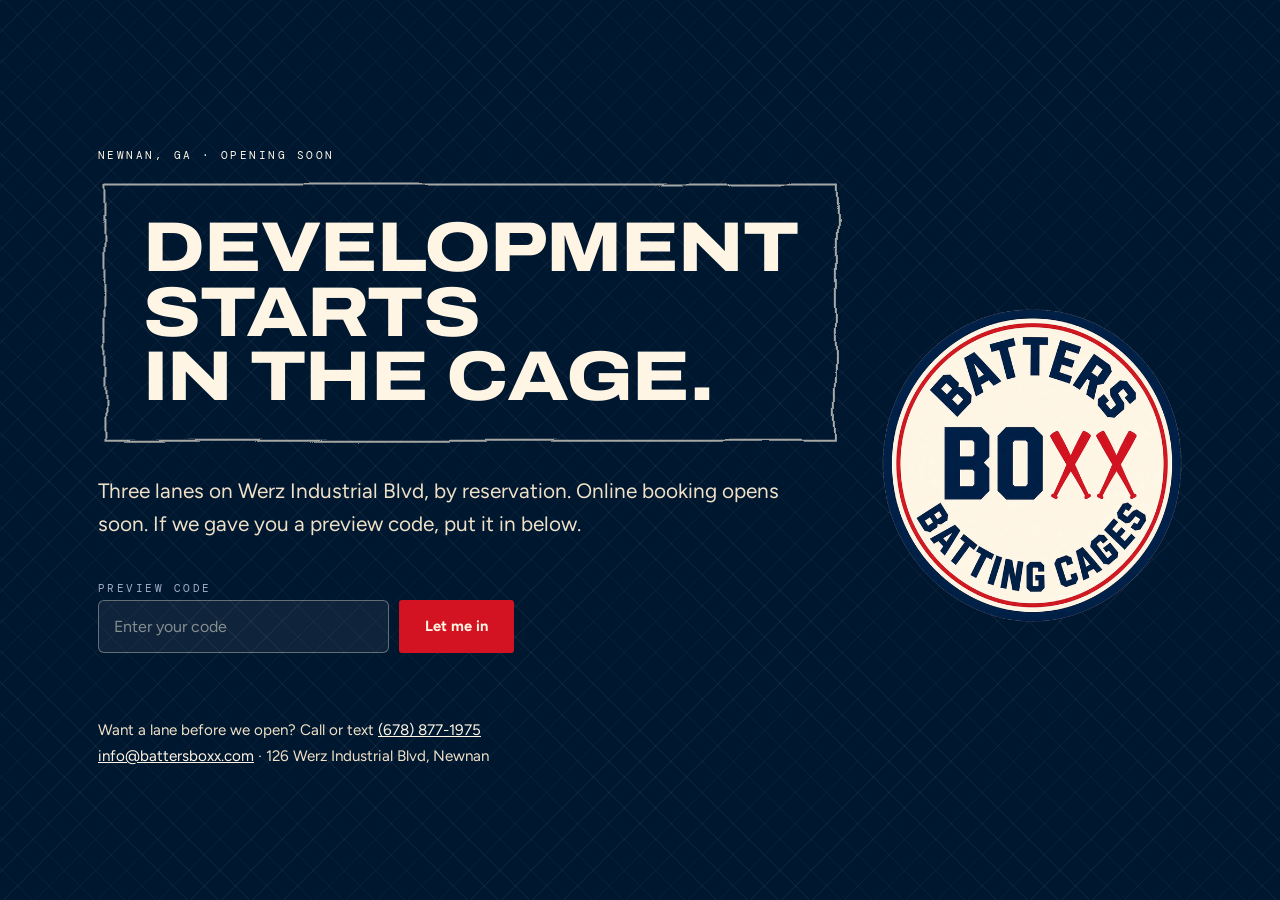
==== commit 8bc7f1ef: "Coming-soon page with a preview code in front of the site Co-Authored-By: Claude Opus 5.5 <noreply@a" ====
--- a/index.html
+++ b/index.html
@@ -2,174 +2,85 @@
 <html lang="en"><head>
 <meta charset="utf-8">
 <meta name="viewport" content="width=device-width, initial-scale=1">
+<meta name="robots" content="noindex">
 <link rel="preconnect" href="https://fonts.googleapis.com">
 <link rel="preconnect" href="https://fonts.gstatic.com" crossorigin="">
 <link href="https://fonts.googleapis.com/css2?family=Archivo:wdth,wght@62.5..125,100..900&amp;family=DM+Mono:wght@300;400;500&amp;family=Figtree:wght@300..900&amp;display=swap" rel="stylesheet">
 <link rel="stylesheet" href="/css/style.css">
 <link rel="icon" href="/favicon.png">
 <link rel="apple-touch-icon" href="/img/apple-touch-icon.png">
-<title>Batters Boxx — batting cages in Newnan, GA</title>
-<meta name="description" content="Three batting lanes in Newnan, by reservation. Book by the half hour, buy an hour package, or rent the whole building for your team.">
+<title>Batters Boxx — opening soon in Newnan, GA</title>
+<meta name="description" content="Batters Boxx: three batting lanes in Newnan, GA, by reservation. Opening soon.">
+<style>
+  .soon { min-height: 100vh; display: flex; align-items: center; }
+  .soon .hero__grid { width: 100%; }
+  .soon__form { margin-top: 2rem; max-width: 26rem; }
+  .soon__row { display: flex; gap: .6rem; flex-wrap: wrap; }
+  .soon__row input { flex: 1 1 11rem; min-width: 0; font: inherit; font-size: 1rem; padding: .8rem .95rem;
+    border-radius: 6px; border: 1.5px solid rgba(254,245,228,.35); background: rgba(254,245,228,.06);
+    color: var(--cream); letter-spacing: .08em; text-transform: uppercase; }
+  .soon__row input::placeholder { color: rgba(254,245,228,.5); text-transform: none; letter-spacing: 0; }
+  .soon__row input:focus { outline: 2px solid var(--cream); outline-offset: 2px; }
+  .soon__msg { min-height: 1.4em; margin-top: .6rem; font-size: .92rem; color: var(--cream-2); }
+  .soon__msg.is-bad { color: #ffb4a8; }
+  .soon__contact { margin-top: 2.2rem; font-size: .95rem; color: var(--cream-2); line-height: 1.7; }
+  .soon__contact a { color: var(--cream); }
+</style>
 </head>
 <body>
-<a class="skip" href="#main">Skip to content</a>
-<header class="nav">
-  <div class="wrap nav__in">
-    <a class="nav__logo" href="/"><img class="nav__badge" src="/img/badge.png" alt="" width="38" height="40" decoding="async"><span>Batters Boxx</span></a>
-    <button class="nav__toggle" type="button" aria-expanded="false" aria-controls="navlinks">Menu</button>
-    <nav class="nav__links" id="navlinks" aria-label="Main">
-      <a href="/#cages">Cages</a>
-      <a href="/lessons">Lessons</a>
-      <a href="/clinics">Clinics</a>
-      <a href="/memberships">Memberships</a>
-      <a href="/teams">Teams</a>
-      <a href="tel:6788771975">Call to book</a>
-      <span data-auth-slot="" style="display:contents"></span>
-    </nav>
-  </div>
-</header>
-<main id="main">
+<main class="band band--dark hero soon">
+  <div class="wrap">
+    <div class="hero__grid">
+      <div class="hero__copy">
+        <p class="eyebrow eyebrow--accent">Newnan, GA · Opening soon</p>
+        <div class="chalkbox">
+          <svg class="chalkbox__line" viewBox="0 0 100 100" preserveAspectRatio="none" aria-hidden="true">
+            <defs>
+              <filter id="chalkedge">
+                <feTurbulence type="fractalNoise" baseFrequency="0.04" numOctaves="3" seed="7" result="n"/>
+                <feDisplacementMap in="SourceGraphic" in2="n" scale="2.4" xChannelSelector="R" yChannelSelector="G"/>
+              </filter>
+            </defs>
+            <rect x="1" y="1" width="98" height="98" filter="url(#chalkedge)" vector-effect="non-scaling-stroke"/>
+          </svg>
+          <h1 class="display">Development starts<br><span class="hero__mark">in the cage.</span></h1>
+        </div>
+        <p class="lede">Three lanes on Werz Industrial Blvd, by reservation. Online booking opens soon. If we gave you a preview code, put it in below.</p>
 
-  <section class="band band--dark hero">
-    <div class="wrap">
-      <div class="hero__grid">
-      <div class="hero__copy">
-      <p class="eyebrow eyebrow--accent" data-hero-eyebrow="">Newnan, GA · By reservation</p>
-      <div class="chalkbox">
-        <svg class="chalkbox__line" viewBox="0 0 100 100" preserveAspectRatio="none" aria-hidden="true">
-          <defs>
-            <filter id="chalkedge">
-              <feTurbulence type="fractalNoise" baseFrequency="0.04" numOctaves="3" seed="7" result="n"></feTurbulence>
-              <feDisplacementMap in="SourceGraphic" in2="n" scale="2.4" xChannelSelector="R" yChannelSelector="G"></feDisplacementMap>
-            </filter>
-          </defs>
-          <rect x="1" y="1" width="98" height="98" filter="url(#chalkedge)" vector-effect="non-scaling-stroke" style="stroke-dasharray: 1987; stroke-dashoffset: 1987;"></rect>
-        </svg>
-        <h1 class="display">Development starts<br><span class="hero__mark">in the cage.</span></h1>
-      </div>
-      <p class="lede">Three lanes a few minutes off the square. Book by the half hour, hit until your hands hurt, and get the machine set the way you asked before you walk in.</p>
-      <div class="btnrow">
-        <a class="btn btn-red" href="tel:6788771975">Book a cage</a>
-        <a class="btn btn-outline" href="/memberships">See memberships</a>
-      </div>
+        <form class="soon__form" data-preview-form novalidate>
+          <label class="eyebrow" for="code">Preview code</label>
+          <div class="soon__row">
+            <input id="code" name="code" type="text" autocomplete="off" autocapitalize="characters" spellcheck="false" placeholder="Enter your code" required>
+            <button class="btn btn-red" type="submit">Let me in</button>
+          </div>
+          <p class="soon__msg" data-preview-msg role="status" aria-live="polite"></p>
+        </form>
+
+        <p class="soon__contact">
+          Want a lane before we open? Call or text <a href="tel:6788771975">(678) 877-1975</a><br>
+          <a href="mailto:info@battersboxx.com">info@battersboxx.com</a> · 126 Werz Industrial Blvd, Newnan
+        </p>
       </div>
       <img class="hero__crest" src="/img/badge.png" alt="Batters Boxx Batting Cages" width="560" height="588" fetchpriority="high" decoding="async">
-      </div>
-
-      <div class="rail"><div class="rail__head"><p class="eyebrow">By reservation</p></div>
-    <div class="rail__list"><a class="btn btn-red" href="tel:6788771975">Call (678) 877-1975</a>
-    <a class="btn btn-outline" href="sms:6788771975">Text us</a></div></div>
     </div>
-  </section>
-
-  <section class="band" id="cages">
-    <div class="wrap">
-      <p class="eyebrow">The tunnels</p>
-      <h2 class="display">Stay in<br>your lane.</h2>
-      <p class="lede">Two baseball tunnels and a softball tunnel. Tell us the speed you want when you book and the machine will be set before you walk in.</p>
-      <div class="cages" data-cages=""><article class="cage"><p class="cage__no">Baseball tunnel</p><h3 class="cage__name">Leadoff</h3><dl><div class="spec"><dt>Length</dt><dd>70 ft</dd></div><div class="spec"><dt>Machine</dt><dd>3-wheel machine</dd></div><div class="spec"><dt>Speed</dt><dd>40–90 mph</dd></div><div class="spec"><dt>Half hour</dt><dd>$25</dd></div><div class="spec"><dt>Full hour</dt><dd>$40</dd></div></dl></article><article class="cage"><p class="cage__no">Baseball tunnel</p><h3 class="cage__name">Cleanup</h3><dl><div class="spec"><dt>Length</dt><dd>70 ft</dd></div><div class="spec"><dt>Machine</dt><dd>3-wheel machine</dd></div><div class="spec"><dt>Speed</dt><dd>40–90 mph</dd></div><div class="spec"><dt>Half hour</dt><dd>$25</dd></div><div class="spec"><dt>Full hour</dt><dd>$40</dd></div></dl></article><article class="cage"><p class="cage__no">Softball tunnel</p><h3 class="cage__name">Fastpitch</h3><dl><div class="spec"><dt>Length</dt><dd>60 ft</dd></div><div class="spec"><dt>Machine</dt><dd>2-wheel machine</dd></div><div class="spec"><dt>Speed</dt><dd>35–70 mph</dd></div><div class="spec"><dt>Half hour</dt><dd>$25</dd></div><div class="spec"><dt>Full hour</dt><dd>$40</dd></div></dl></article></div>
-    </div>
-  </section>
-
-
-  <section class="band band--navy">
-    <div class="wrap split">
-      <div>
-        <p class="eyebrow eyebrow--accent">Lessons</p>
-        <h2 class="display">Bring a<br>coach with you.</h2>
-        <p class="lede">Thirty or sixty minutes of one-on-one work on hitting, pitching, or fielding. The cage is included in the price — you are paying for the eyes on your swing.</p>
-        <div class="btnrow">
-          <a class="btn btn-red" href="tel:6788771975">Book a lesson</a>
-          <a class="btn btn-outline" href="/lessons">Meet the coaches</a>
-        </div>
-      </div>
-      <ul class="facts" data-lesson-facts=""><li><span>Coaches on staff</span><span>4</span></li><li><span>We teach</span><span>Hitting · Pitching · Infield / outfield</span></li><li><span>Lesson lengths</span><span>30 min · 60 min</span></li><li><span>Hour with a coach</span><span>from $90</span></li><li><span>Cage time</span><span>included</span></li><li><span>Free cancellation</span><span>up to 24 hours before</span></li></ul>
-    </div>
-  </section>
-  <section class="band band--dark">
-    <div class="wrap">
-      <p class="eyebrow eyebrow--accent">Memberships</p>
-      <h2 class="display">Hit more,<br>pay less.</h2>
-      <p class="lede">Drop in whenever you want, or buy a package of hours. No monthly bill and no season contract.</p>
-      <div class="plans" data-plans=""><article class="plan"><p class="plan__tag">&nbsp;</p><h3 class="plan__name">5-Hour Pack</h3><p class="plan__price">$150</p><p class="plan__per">5 cage-hours · good for 90 days</p><p class="plan__blurb">Five cage hours, $30 an hour. Use them within 90 days.</p><ul class="plan__perks"><li>5 cage hours</li><li>Good for 90 days</li><li>Any kid on the account can use them</li><li>Turn on auto-refill if you want it</li></ul><div class="plan__cta"><a class="btn btn-outline btn-block" href="/memberships#pack5">See what you get</a></div></article><article class="plan plan--pick"><p class="plan__tag">Most families pick this</p><h3 class="plan__name">10-Hour Pack</h3><p class="plan__price">$280</p><p class="plan__per">10 cage-hours · good for 180 days</p><p class="plan__blurb">Ten cage hours at $28 an hour, plus 10% off anything extra.</p><ul class="plan__perks"><li>10 cage hours</li><li>Good for 180 days</li><li>10% off extra cage time</li><li>Turn on auto-refill if you want it</li></ul><div class="plan__cta"><a class="btn btn-red btn-block" href="/memberships#pack10">See what you get</a></div></article><article class="plan"><p class="plan__tag">&nbsp;</p><h3 class="plan__name">20-Hour Pack</h3><p class="plan__price">$520</p><p class="plan__per">20 cage-hours · good for a year</p><p class="plan__blurb">Twenty hours at $26 an hour. Built for a house with more than one hitter.</p><ul class="plan__perks"><li>20 cage hours</li><li>Good for a full year</li><li>15% off extra cage time</li><li>Turn on auto-refill if you want it</li></ul><div class="plan__cta"><a class="btn btn-outline btn-block" href="/memberships#pack20">See what you get</a></div></article></div>
-      <div class="btnrow"><a class="btn btn-red" href="/memberships">Compare every plan</a></div>
-    </div>
-  </section>
-
-  <section class="band band--navy">
-    <div class="wrap split">
-      <div>
-        <p class="eyebrow eyebrow--accent">Team rentals</p>
-        <h2 class="display">Bring the<br>whole roster.</h2>
-        <p class="lede">Teams get the whole building. Coaches reserve the block, split the roster across all three lanes, and run a real practice when the field is soaked.</p>
-        <div class="btnrow">
-          <a class="btn btn-red" href="tel:6788771975">Call to sign up</a>
-          <a class="btn btn-outline" href="/teams">How team blocks work</a>
-        </div>
-      </div>
-      <ul class="facts" data-team-facts=""><li><span>What you get</span><span>The whole building, all 3 lanes</span></li><li><span>Block lengths</span><span>60 min · 90 min · 120 min</span></li><li><span>Whole facility</span><span>$150 / hour</span></li><li><span>Team Block</span><span>$1200 / season</span></li><li><span>Book ahead</span><span>up to 30 days</span></li></ul>
-    </div>
-  </section>
-
-  <section class="band">
-    <div class="wrap split">
-      <div>
-        <p class="eyebrow">Come hit</p>
-        <h2 class="display">Where<br>we are.</h2>
-        <p class="lede" data-visit-address="">126 Werz Industrial Blvd, Newnan, GA 30263.</p>
-        <div class="btnrow">
-          <a class="btn btn-red" href="tel:6788771975">Call to book</a>
-          <a class="btn btn-ink" data-visit-phone="" href="tel:6788771975">(678) 877-1975</a>
-        </div>
-      </div>
-      <div>
-        <p class="eyebrow">Hours</p>
-        <ul class="facts" data-hours=""><li><span>Open</span><span>By reservation only</span></li><li><span>Book</span><span>Call or text</span></li><li><span>Or call</span><span>(678) 877-1975</span></li></ul>
-      </div>
-    </div>
-  </section>
-
+  </div>
 </main>
-<footer class="foot">
-  <div class="wrap">
-    <div class="foot__grid">
-      <div>
-        <img class="foot__badge" src="/img/badge-sm.png" alt="Batters Boxx Batting Cages" width="120" height="126" loading="lazy" decoding="async">
-        <h4 class="u-sr">Batters Boxx</h4>
-        <p class="mt0" style="max-width:26ch">Three lanes in <span data-city="">Newnan</span>. By reservation, so the lane is yours when you get here.</p>
-      </div>
-      <div>
-        <h4>Book</h4>
-        <ul>
-          <li><a href="tel:6788771975">Reserve a cage</a></li>
-          <li><a href="tel:6788771975">Book a lesson</a></li>
-          <li><a href="/clinics">Weekly clinics</a></li>
-          <li><a href="/memberships">Memberships</a></li>
-          <li><a href="/teams">Team rentals</a></li>
-          <li></li>
-        </ul>
-      </div>
-      <div>
-        <h4>Visit</h4>
-        <ul>
-          <li data-foot-street="">126 Werz Industrial Blvd</li>
-          <li data-foot-city="">Newnan, GA 30263</li>
-          <li><a data-foot-phone="" href="tel:6788771975">(678) 877-1975</a></li>
-          <li><a data-foot-email="" href="mailto:info@battersboxx.com">info@battersboxx.com</a></li>
-        </ul>
-      </div>
-      <div>
-        <h4>Hours</h4>
-        <ul data-foot-hours=""><li>By reservation only</li><li>Call or text to book</li></ul>
-      </div>
-    </div>
-    <div class="foot__base">
-      <span>© <span data-year="">2026</span> Batters Boxx</span>
-      <span>Reservations hold for <span data-cutoff="">4</span> hours before start time</span>
-    <span>Our travel-ball club, same building. <a href="https://drive-baseball.com" rel="noopener">Drive Baseball</a></span></div>
-  </div>
-</footer>
-
-
-
-<script>document.querySelector('.nav__toggle')?.addEventListener('click',e=>{const l=document.querySelector('.nav__links');e.currentTarget.setAttribute('aria-expanded',String(l.classList.toggle('is-open')))})</script></body></html>+<script>
+(() => {
+  const KEY = 'bbPreview', HASH = '89874c201c8d0edf73343f8b8f927581bd12db9c58d040e559e6cb9edfeec316';
+  if (localStorage.getItem(KEY) === HASH) return location.replace('/home' + location.hash);
+  const form = document.querySelector('[data-preview-form]');
+  const msg = document.querySelector('[data-preview-msg]');
+  const sha = async s => [...new Uint8Array(await crypto.subtle.digest('SHA-256', new TextEncoder().encode(s)))]
+    .map(b => b.toString(16).padStart(2, '0')).join('');
+  form.addEventListener('submit', async e => {
+    e.preventDefault();
+    const code = form.code.value.trim().toUpperCase();
+    if (!code) { msg.textContent = 'Enter the code first.'; msg.className = 'soon__msg is-bad'; return; }
+    if (await sha(code) !== HASH) { msg.textContent = 'That code did not work.'; msg.className = 'soon__msg is-bad'; form.code.select(); return; }
+    localStorage.setItem(KEY, HASH);
+    location.replace('/home' + location.hash);
+  });
+})();
+</script>
+</body></html>
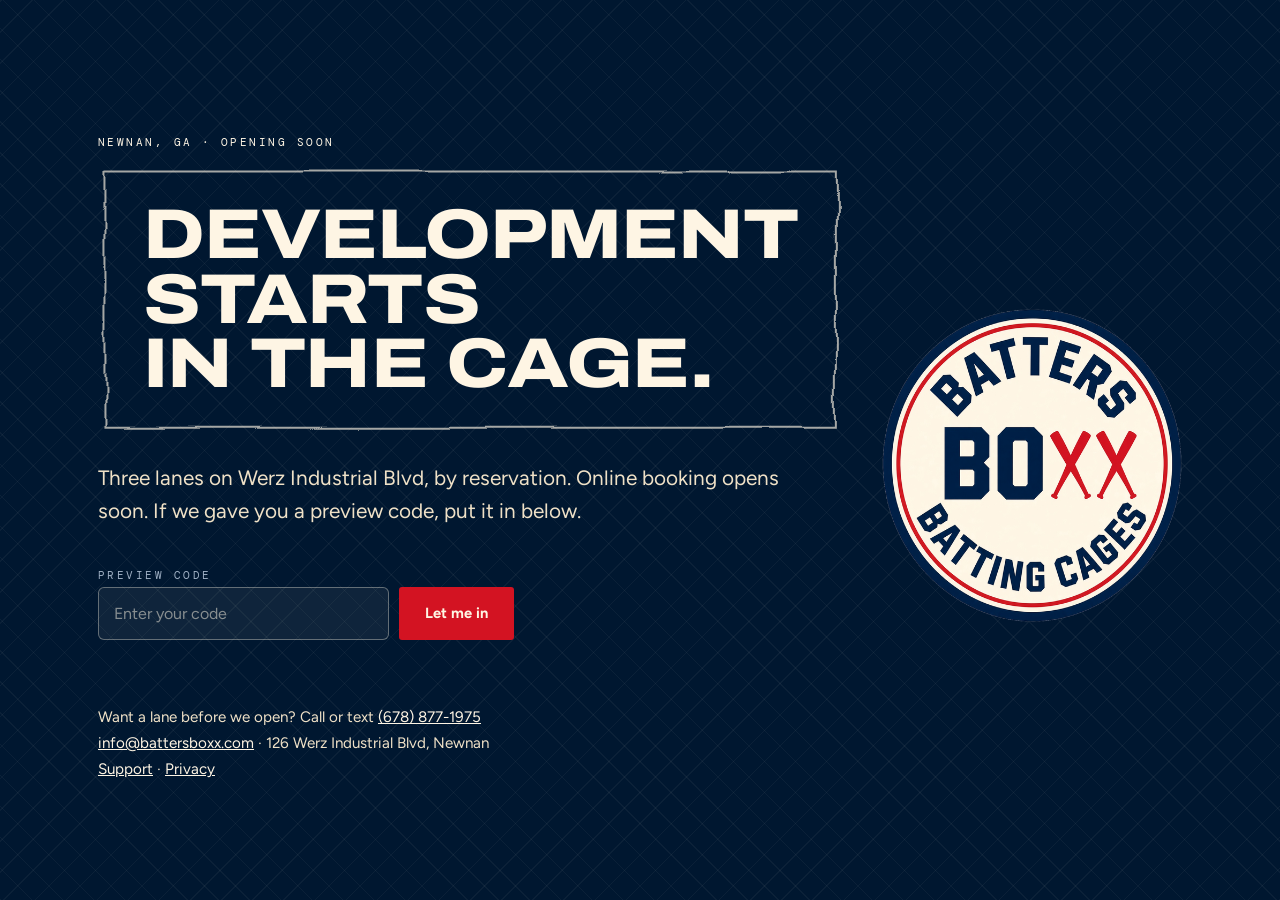
==== commit dead6265: "Support and privacy pages, outside the preview gate (App Store URLs)" ====
--- a/index.html
+++ b/index.html
@@ -58,7 +58,8 @@
 
         <p class="soon__contact">
           Want a lane before we open? Call or text <a href="tel:6788771975">(678) 877-1975</a><br>
-          <a href="mailto:info@battersboxx.com">info@battersboxx.com</a> · 126 Werz Industrial Blvd, Newnan
+          <a href="mailto:info@battersboxx.com">info@battersboxx.com</a> · 126 Werz Industrial Blvd, Newnan<br>
+          <a href="/support">Support</a> · <a href="/privacy">Privacy</a>
         </p>
       </div>
       <img class="hero__crest" src="/img/badge.png" alt="Batters Boxx Batting Cages" width="560" height="588" fetchpriority="high" decoding="async">
